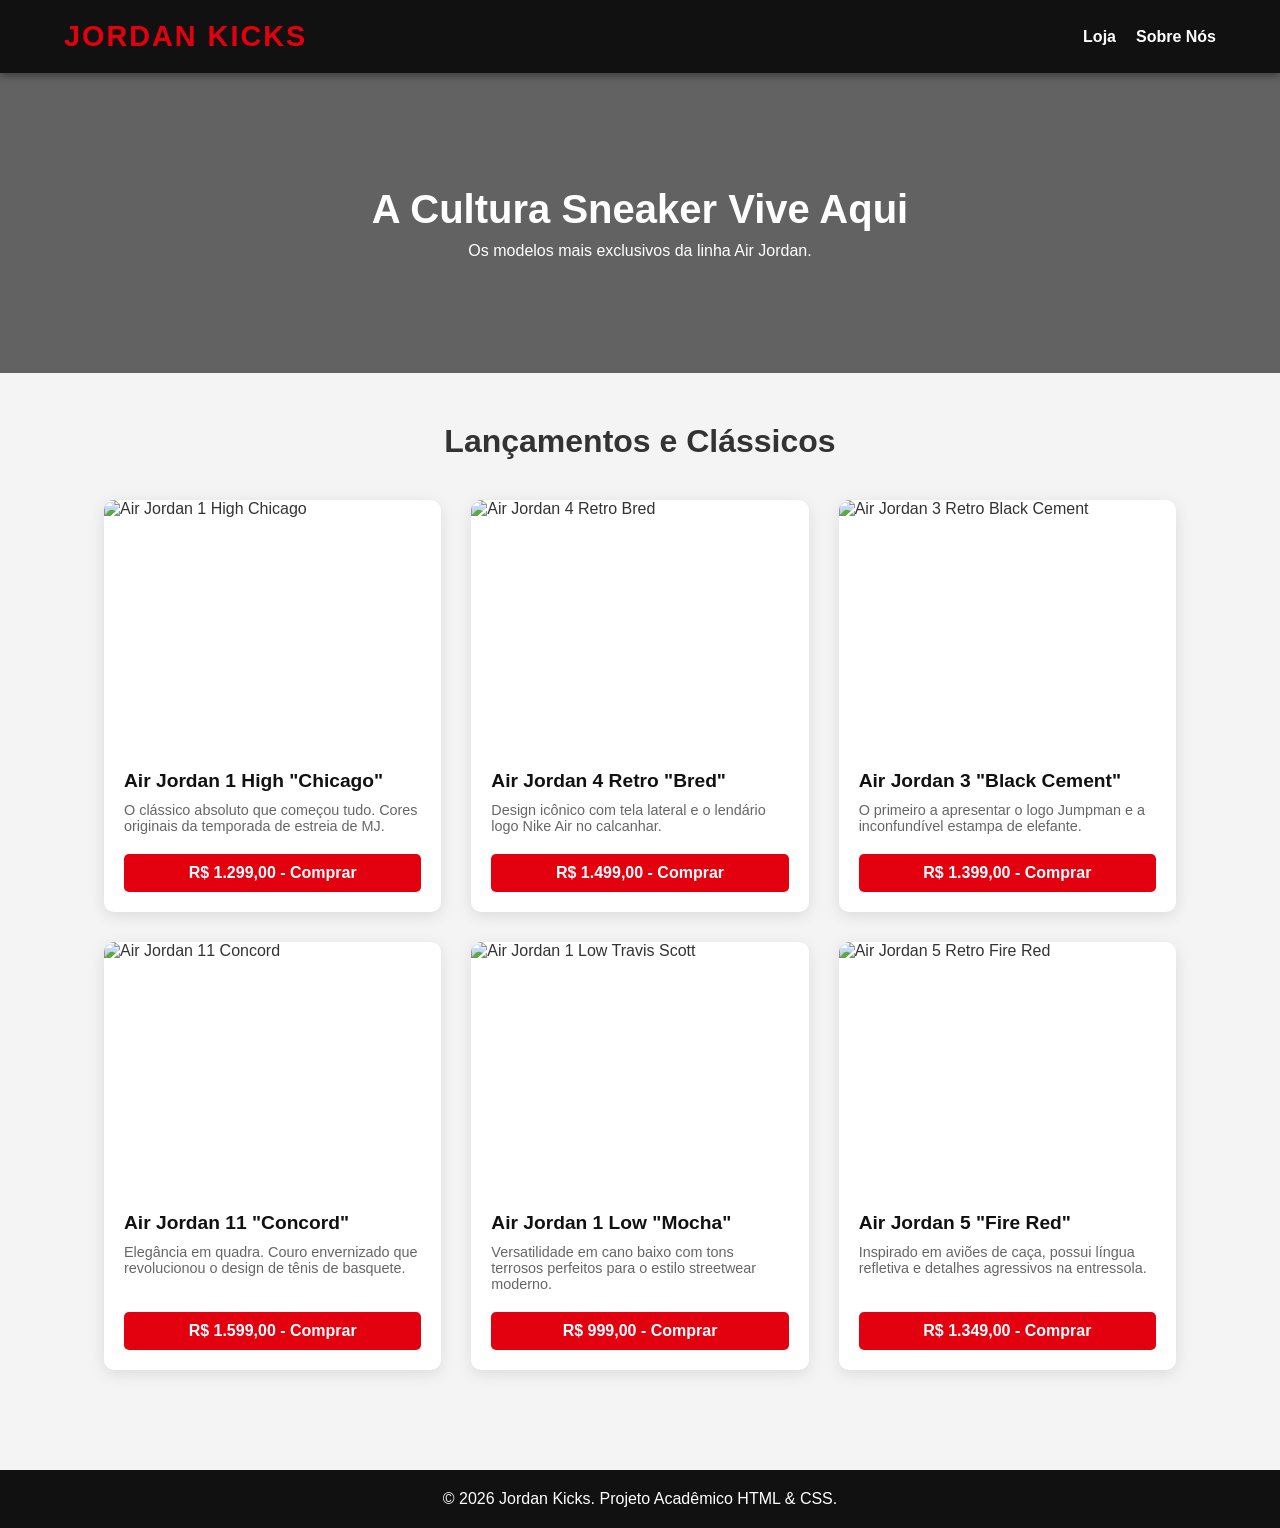
==== index.html @ bf5e5048 "Add files via upload" ====
<!DOCTYPE html>
<html lang="pt-BR">
<head>
    <!-- 
    ========================================================
    Nomes dos Alunos: 
    1. [NOME COMPLETO DO ALUNO 1 AQUI]
    2. [NOME COMPLETO DO ALUNO 2 AQUI]
    ========================================================
    -->
    <meta charset="UTF-8">
    <meta name="viewport" content="width=device-width, initial-scale=1.0">
    <title>Jordan Kicks - Loja de Sneakers</title>
    <style>
        /* ================= 4. ESTILIZAÇÃO E CORES ================= */
        :root {
            --cor-fundo: #f4f4f4;
            --cor-texto: #333;
            --cor-destaque: #e3000f; /* Vermelho clássico Jordan */
            --cor-branco: #ffffff;
            --cor-preto: #111111;
        }

        * {
            margin: 0;
            padding: 0;
            box-sizing: border-box;
            font-family: 'Helvetica Neue', Arial, sans-serif;
        }

        body {
            background-color: var(--cor-fundo);
            color: var(--cor-texto);
        }

        /* ================= 2. LAYOUT: POSITION E FLEXBOX ================= */
        /* Header com Position Sticky e Flexbox */
        header {
            background-color: var(--cor-preto);
            color: var(--cor-branco);
            padding: 20px 5%;
            position: sticky; /* Uso do position */
            top: 0;
            z-index: 100;
            display: flex; /* Uso do flexbox */
            justify-content: space-between;
            align-items: center;
            box-shadow: 0 4px 6px rgba(0,0,0,0.3);
        }

        header h1 {
            color: var(--cor-destaque);
            font-size: 1.8rem;
            text-transform: uppercase;
            letter-spacing: 2px;
        }

        nav ul {
            list-style: none;
            display: flex;
            gap: 20px;
        }

        nav a {
            color: var(--cor-branco);
            text-decoration: none;
            font-weight: bold;
            transition: color 0.3s ease;
        }

        nav a:hover {
            color: var(--cor-destaque);
        }

        /* ================= 5. ANIMAÇÃO ================= */
        @keyframes fadeInDown {
            from {
                opacity: 0;
                transform: translateY(-30px);
            }
            to {
                opacity: 1;
                transform: translateY(0);
            }
        }

        .hero {
            background: linear-gradient(rgba(0,0,0,0.6), rgba(0,0,0,0.6)), url('https://images.unsplash.com/photo-1515955656352-a1fa3ffcd111?ixlib=rb-4.0.3&auto=format&fit=crop&w=1920&q=80') center/cover;
            height: 300px;
            display: flex;
            flex-direction: column;
            justify-content: center;
            align-items: center;
            text-align: center;
            color: var(--cor-branco);
            animation: fadeInDown 1s ease-out; /* Aplicação da Animação */
        }

        .hero h2 {
            font-size: 2.5rem;
            margin-bottom: 10px;
        }

        /* ================= 2. LAYOUT: GRID (Min 2 linhas, 3 colunas) ================= */
        .container-produtos {
            padding: 50px 5%;
            max-width: 1200px;
            margin: 0 auto;
        }

        .container-produtos h2 {
            text-align: center;
            margin-bottom: 40px;
            font-size: 2rem;
        }

        .grid-produtos {
            display: grid; /* Uso do Grid */
            grid-template-columns: repeat(3, 1fr); /* 3 colunas */
            gap: 30px; /* Espaçamento adequado */
        }

        /* ================= 3. CONTEÚDO: CARDS ================= */
        .card {
            background-color: var(--cor-branco);
            border-radius: 10px;
            overflow: hidden;
            box-shadow: 0 4px 15px rgba(0,0,0,0.1);
            transition: transform 0.3s ease, box-shadow 0.3s ease;
            display: flex;
            flex-direction: column;
        }

        .card:hover {
            transform: scale(1.05); /* Animação de hover */
            box-shadow: 0 10px 25px rgba(0,0,0,0.2);
        }

        .card img {
            width: 100%;
            height: 250px;
            object-fit: cover; /* Alinhamento de imagem */
        }

        .card-conteudo {
            padding: 20px;
            display: flex;
            flex-direction: column;
            flex-grow: 1;
        }

        .card-conteudo h3 {
            font-size: 1.2rem;
            margin-bottom: 10px;
            color: var(--cor-preto);
        }

        .card-conteudo p {
            font-size: 0.9rem;
            color: #666;
            margin-bottom: 20px;
            flex-grow: 1;
        }

        .btn-comprar {
            background-color: var(--cor-destaque);
            color: var(--cor-branco);
            text-align: center;
            padding: 10px;
            text-decoration: none;
            font-weight: bold;
            border-radius: 5px;
            transition: background 0.3s ease;
        }

        .btn-comprar:hover {
            background-color: #b3000b;
        }

        footer {
            background-color: var(--cor-preto);
            color: var(--cor-branco);
            text-align: center;
            padding: 20px;
            margin-top: 50px;
        }

        /* ================= 5. RESPONSIVIDADE (3 Telas) ================= */
        /* Tela 1: Desktop (Padrão, já definido acima com 3 colunas) */

        /* Tela 2: Tablet */
        @media (max-width: 992px) {
            .grid-produtos {
                grid-template-columns: repeat(2, 1fr); /* 2 colunas no tablet */
            }
            header {
                flex-direction: column;
                gap: 15px;
            }
        }

        /* Tela 3: Celular (Mobile) */
        @media (max-width: 576px) {
            .grid-produtos {
                grid-template-columns: 1fr; /* 1 coluna no celular */
            }
            .hero h2 {
                font-size: 1.8rem;
            }
        }
    </style>
</head>
<body>

    <!-- 1. ESTRUTURA SEMÂNTICA -->
    <header>
        <h1>Jordan Kicks</h1>
        <nav>
            <ul>
                <li><a href="index.html">Loja</a></li>
                <li><a href="sobre.html">Sobre Nós</a></li>
            </ul>
        </nav>
    </header>

    <main>
        <section class="hero">
            <h2>A Cultura Sneaker Vive Aqui</h2>
            <p>Os modelos mais exclusivos da linha Air Jordan.</p>
        </section>

        <section class="container-produtos">
            <h2>Lançamentos e Clássicos</h2>
            
            <div class="grid-produtos">
                <!-- Card 1 -->
                <article class="card">
                    <img src="https://images.unsplash.com/photo-1597045566677-8cf039d7f6a4?ixlib=rb-4.0.3&auto=format&fit=crop&w=500&q=60" alt="Air Jordan 1 High Chicago">
                    <div class="card-conteudo">
                        <h3>Air Jordan 1 High "Chicago"</h3>
                        <p>O clássico absoluto que começou tudo. Cores originais da temporada de estreia de MJ.</p>
                        <a href="#" class="btn-comprar">R$ 1.299,00 - Comprar</a>
                    </div>
                </article>

                <!-- Card 2 -->
                <article class="card">
                    <img src="https://images.unsplash.com/photo-1608231387042-66d1773070a5?ixlib=rb-4.0.3&auto=format&fit=crop&w=500&q=60" alt="Air Jordan 4 Retro Bred">
                    <div class="card-conteudo">
                        <h3>Air Jordan 4 Retro "Bred"</h3>
                        <p>Design icônico com tela lateral e o lendário logo Nike Air no calcanhar.</p>
                        <a href="#" class="btn-comprar">R$ 1.499,00 - Comprar</a>
                    </div>
                </article>

                <!-- Card 3 -->
                <article class="card">
                    <img src="https://images.unsplash.com/photo-1574878649830-745a16d01bd0?ixlib=rb-4.0.3&auto=format&fit=crop&w=500&q=60" alt="Air Jordan 3 Retro Black Cement">
                    <div class="card-conteudo">
                        <h3>Air Jordan 3 "Black Cement"</h3>
                        <p>O primeiro a apresentar o logo Jumpman e a inconfundível estampa de elefante.</p>
                        <a href="#" class="btn-comprar">R$ 1.399,00 - Comprar</a>
                    </div>
                </article>

                <!-- Card 4 -->
                <article class="card">
                    <img src="https://images.unsplash.com/photo-1552346154-21d32810baa3?ixlib=rb-4.0.3&auto=format&fit=crop&w=500&q=60" alt="Air Jordan 11 Concord">
                    <div class="card-conteudo">
                        <h3>Air Jordan 11 "Concord"</h3>
                        <p>Elegância em quadra. Couro envernizado que revolucionou o design de tênis de basquete.</p>
                        <a href="#" class="btn-comprar">R$ 1.599,00 - Comprar</a>
                    </div>
                </article>

                <!-- Card 5 -->
                <article class="card">
                    <img src="https://images.unsplash.com/photo-1521774971864-62e842046145?ixlib=rb-4.0.3&auto=format&fit=crop&w=500&q=60" alt="Air Jordan 1 Low Travis Scott">
                    <div class="card-conteudo">
                        <h3>Air Jordan 1 Low "Mocha"</h3>
                        <p>Versatilidade em cano baixo com tons terrosos perfeitos para o estilo streetwear moderno.</p>
                        <a href="#" class="btn-comprar">R$ 999,00 - Comprar</a>
                    </div>
                </article>

                <!-- Card 6 -->
                <article class="card">
                    <img src="https://images.unsplash.com/photo-1603787081151-cbebeef20092?ixlib=rb-4.0.3&auto=format&fit=crop&w=500&q=60" alt="Air Jordan 5 Retro Fire Red">
                    <div class="card-conteudo">
                        <h3>Air Jordan 5 "Fire Red"</h3>
                        <p>Inspirado em aviões de caça, possui língua refletiva e detalhes agressivos na entressola.</p>
                        <a href="#" class="btn-comprar">R$ 1.349,00 - Comprar</a>
                    </div>
                </article>
            </div>
        </section>
    </main>

    <footer>
        <p>&copy; 2026 Jordan Kicks. Projeto Acadêmico HTML & CSS.</p>
    </footer>

</body>
</html>
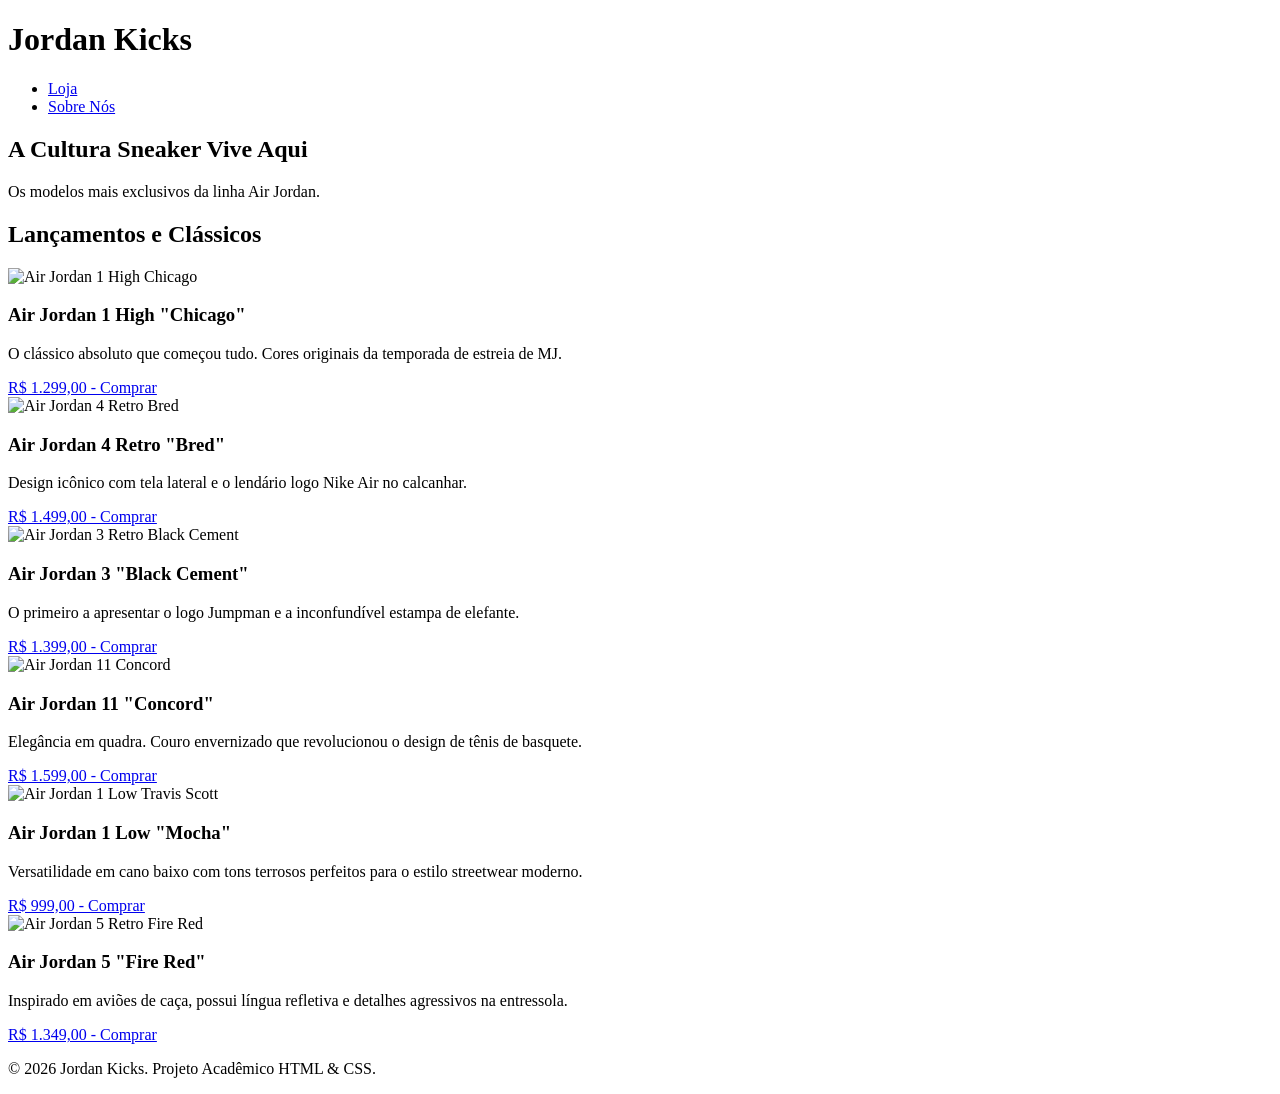
==== commit b9805362: "alteração teste" ====
--- a/index.html
+++ b/index.html
@@ -1,218 +1,11 @@
 <!DOCTYPE html>
 <html lang="pt-BR">
 <head>
-    <!-- 
-    ========================================================
-    Nomes dos Alunos: 
-    1. [NOME COMPLETO DO ALUNO 1 AQUI]
-    2. [NOME COMPLETO DO ALUNO 2 AQUI]
-    ========================================================
-    -->
     <meta charset="UTF-8">
     <meta name="viewport" content="width=device-width, initial-scale=1.0">
     <title>Jordan Kicks - Loja de Sneakers</title>
-    <style>
-        /* ================= 4. ESTILIZAÇÃO E CORES ================= */
-        :root {
-            --cor-fundo: #f4f4f4;
-            --cor-texto: #333;
-            --cor-destaque: #e3000f; /* Vermelho clássico Jordan */
-            --cor-branco: #ffffff;
-            --cor-preto: #111111;
-        }
-
-        * {
-            margin: 0;
-            padding: 0;
-            box-sizing: border-box;
-            font-family: 'Helvetica Neue', Arial, sans-serif;
-        }
-
-        body {
-            background-color: var(--cor-fundo);
-            color: var(--cor-texto);
-        }
-
-        /* ================= 2. LAYOUT: POSITION E FLEXBOX ================= */
-        /* Header com Position Sticky e Flexbox */
-        header {
-            background-color: var(--cor-preto);
-            color: var(--cor-branco);
-            padding: 20px 5%;
-            position: sticky; /* Uso do position */
-            top: 0;
-            z-index: 100;
-            display: flex; /* Uso do flexbox */
-            justify-content: space-between;
-            align-items: center;
-            box-shadow: 0 4px 6px rgba(0,0,0,0.3);
-        }
-
-        header h1 {
-            color: var(--cor-destaque);
-            font-size: 1.8rem;
-            text-transform: uppercase;
-            letter-spacing: 2px;
-        }
-
-        nav ul {
-            list-style: none;
-            display: flex;
-            gap: 20px;
-        }
-
-        nav a {
-            color: var(--cor-branco);
-            text-decoration: none;
-            font-weight: bold;
-            transition: color 0.3s ease;
-        }
-
-        nav a:hover {
-            color: var(--cor-destaque);
-        }
-
-        /* ================= 5. ANIMAÇÃO ================= */
-        @keyframes fadeInDown {
-            from {
-                opacity: 0;
-                transform: translateY(-30px);
-            }
-            to {
-                opacity: 1;
-                transform: translateY(0);
-            }
-        }
-
-        .hero {
-            background: linear-gradient(rgba(0,0,0,0.6), rgba(0,0,0,0.6)), url('https://images.unsplash.com/photo-1515955656352-a1fa3ffcd111?ixlib=rb-4.0.3&auto=format&fit=crop&w=1920&q=80') center/cover;
-            height: 300px;
-            display: flex;
-            flex-direction: column;
-            justify-content: center;
-            align-items: center;
-            text-align: center;
-            color: var(--cor-branco);
-            animation: fadeInDown 1s ease-out; /* Aplicação da Animação */
-        }
-
-        .hero h2 {
-            font-size: 2.5rem;
-            margin-bottom: 10px;
-        }
-
-        /* ================= 2. LAYOUT: GRID (Min 2 linhas, 3 colunas) ================= */
-        .container-produtos {
-            padding: 50px 5%;
-            max-width: 1200px;
-            margin: 0 auto;
-        }
-
-        .container-produtos h2 {
-            text-align: center;
-            margin-bottom: 40px;
-            font-size: 2rem;
-        }
-
-        .grid-produtos {
-            display: grid; /* Uso do Grid */
-            grid-template-columns: repeat(3, 1fr); /* 3 colunas */
-            gap: 30px; /* Espaçamento adequado */
-        }
-
-        /* ================= 3. CONTEÚDO: CARDS ================= */
-        .card {
-            background-color: var(--cor-branco);
-            border-radius: 10px;
-            overflow: hidden;
-            box-shadow: 0 4px 15px rgba(0,0,0,0.1);
-            transition: transform 0.3s ease, box-shadow 0.3s ease;
-            display: flex;
-            flex-direction: column;
-        }
-
-        .card:hover {
-            transform: scale(1.05); /* Animação de hover */
-            box-shadow: 0 10px 25px rgba(0,0,0,0.2);
-        }
-
-        .card img {
-            width: 100%;
-            height: 250px;
-            object-fit: cover; /* Alinhamento de imagem */
-        }
-
-        .card-conteudo {
-            padding: 20px;
-            display: flex;
-            flex-direction: column;
-            flex-grow: 1;
-        }
-
-        .card-conteudo h3 {
-            font-size: 1.2rem;
-            margin-bottom: 10px;
-            color: var(--cor-preto);
-        }
-
-        .card-conteudo p {
-            font-size: 0.9rem;
-            color: #666;
-            margin-bottom: 20px;
-            flex-grow: 1;
-        }
-
-        .btn-comprar {
-            background-color: var(--cor-destaque);
-            color: var(--cor-branco);
-            text-align: center;
-            padding: 10px;
-            text-decoration: none;
-            font-weight: bold;
-            border-radius: 5px;
-            transition: background 0.3s ease;
-        }
-
-        .btn-comprar:hover {
-            background-color: #b3000b;
-        }
-
-        footer {
-            background-color: var(--cor-preto);
-            color: var(--cor-branco);
-            text-align: center;
-            padding: 20px;
-            margin-top: 50px;
-        }
-
-        /* ================= 5. RESPONSIVIDADE (3 Telas) ================= */
-        /* Tela 1: Desktop (Padrão, já definido acima com 3 colunas) */
-
-        /* Tela 2: Tablet */
-        @media (max-width: 992px) {
-            .grid-produtos {
-                grid-template-columns: repeat(2, 1fr); /* 2 colunas no tablet */
-            }
-            header {
-                flex-direction: column;
-                gap: 15px;
-            }
-        }
-
-        /* Tela 3: Celular (Mobile) */
-        @media (max-width: 576px) {
-            .grid-produtos {
-                grid-template-columns: 1fr; /* 1 coluna no celular */
-            }
-            .hero h2 {
-                font-size: 1.8rem;
-            }
-        }
-    </style>
 </head>
 <body>
-
-    <!-- 1. ESTRUTURA SEMÂNTICA -->
     <header>
         <h1>Jordan Kicks</h1>
         <nav>
@@ -233,7 +26,6 @@
             <h2>Lançamentos e Clássicos</h2>
             
             <div class="grid-produtos">
-                <!-- Card 1 -->
                 <article class="card">
                     <img src="https://images.unsplash.com/photo-1597045566677-8cf039d7f6a4?ixlib=rb-4.0.3&auto=format&fit=crop&w=500&q=60" alt="Air Jordan 1 High Chicago">
                     <div class="card-conteudo">
@@ -243,7 +35,6 @@
                     </div>
                 </article>
 
-                <!-- Card 2 -->
                 <article class="card">
                     <img src="https://images.unsplash.com/photo-1608231387042-66d1773070a5?ixlib=rb-4.0.3&auto=format&fit=crop&w=500&q=60" alt="Air Jordan 4 Retro Bred">
                     <div class="card-conteudo">
@@ -253,7 +44,6 @@
                     </div>
                 </article>
 
-                <!-- Card 3 -->
                 <article class="card">
                     <img src="https://images.unsplash.com/photo-1574878649830-745a16d01bd0?ixlib=rb-4.0.3&auto=format&fit=crop&w=500&q=60" alt="Air Jordan 3 Retro Black Cement">
                     <div class="card-conteudo">
@@ -263,7 +53,6 @@
                     </div>
                 </article>
 
-                <!-- Card 4 -->
                 <article class="card">
                     <img src="https://images.unsplash.com/photo-1552346154-21d32810baa3?ixlib=rb-4.0.3&auto=format&fit=crop&w=500&q=60" alt="Air Jordan 11 Concord">
                     <div class="card-conteudo">
@@ -273,7 +62,6 @@
                     </div>
                 </article>
 
-                <!-- Card 5 -->
                 <article class="card">
                     <img src="https://images.unsplash.com/photo-1521774971864-62e842046145?ixlib=rb-4.0.3&auto=format&fit=crop&w=500&q=60" alt="Air Jordan 1 Low Travis Scott">
                     <div class="card-conteudo">
@@ -283,7 +71,6 @@
                     </div>
                 </article>
 
-                <!-- Card 6 -->
                 <article class="card">
                     <img src="https://images.unsplash.com/photo-1603787081151-cbebeef20092?ixlib=rb-4.0.3&auto=format&fit=crop&w=500&q=60" alt="Air Jordan 5 Retro Fire Red">
                     <div class="card-conteudo">
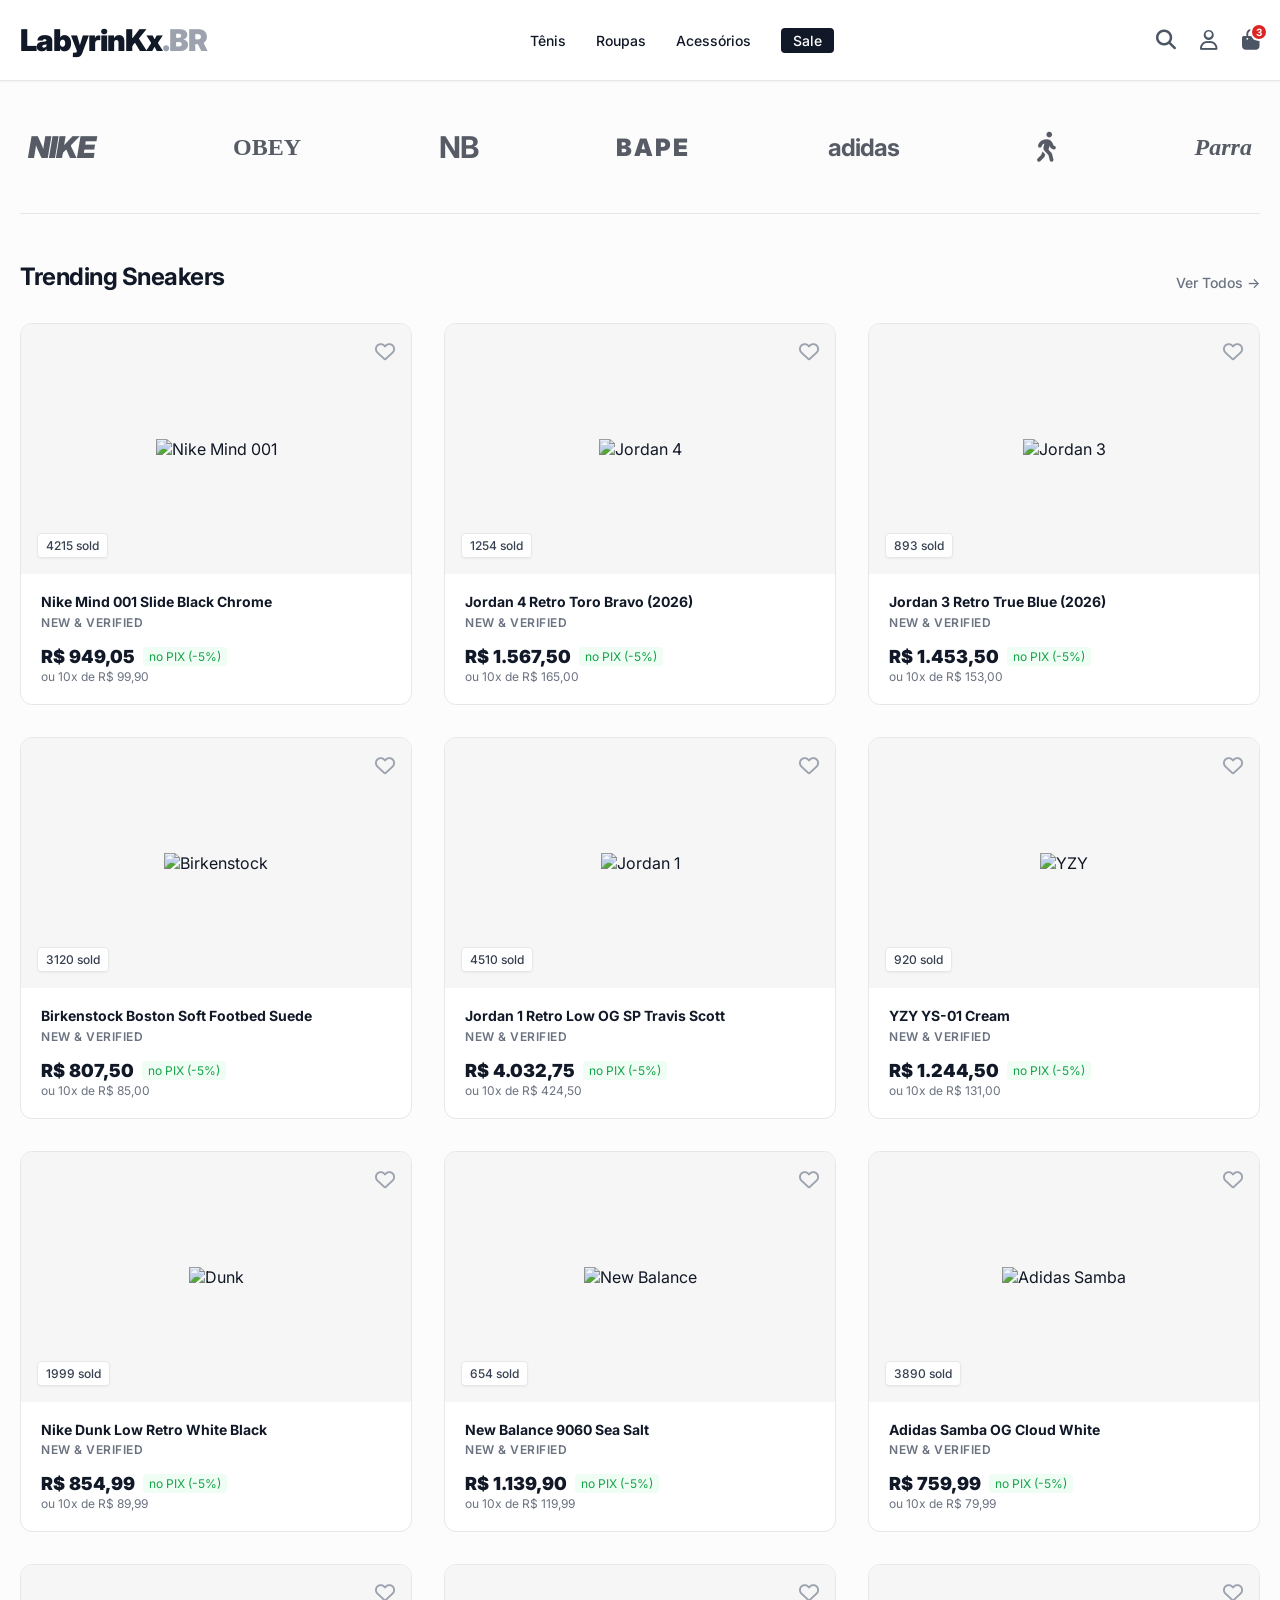
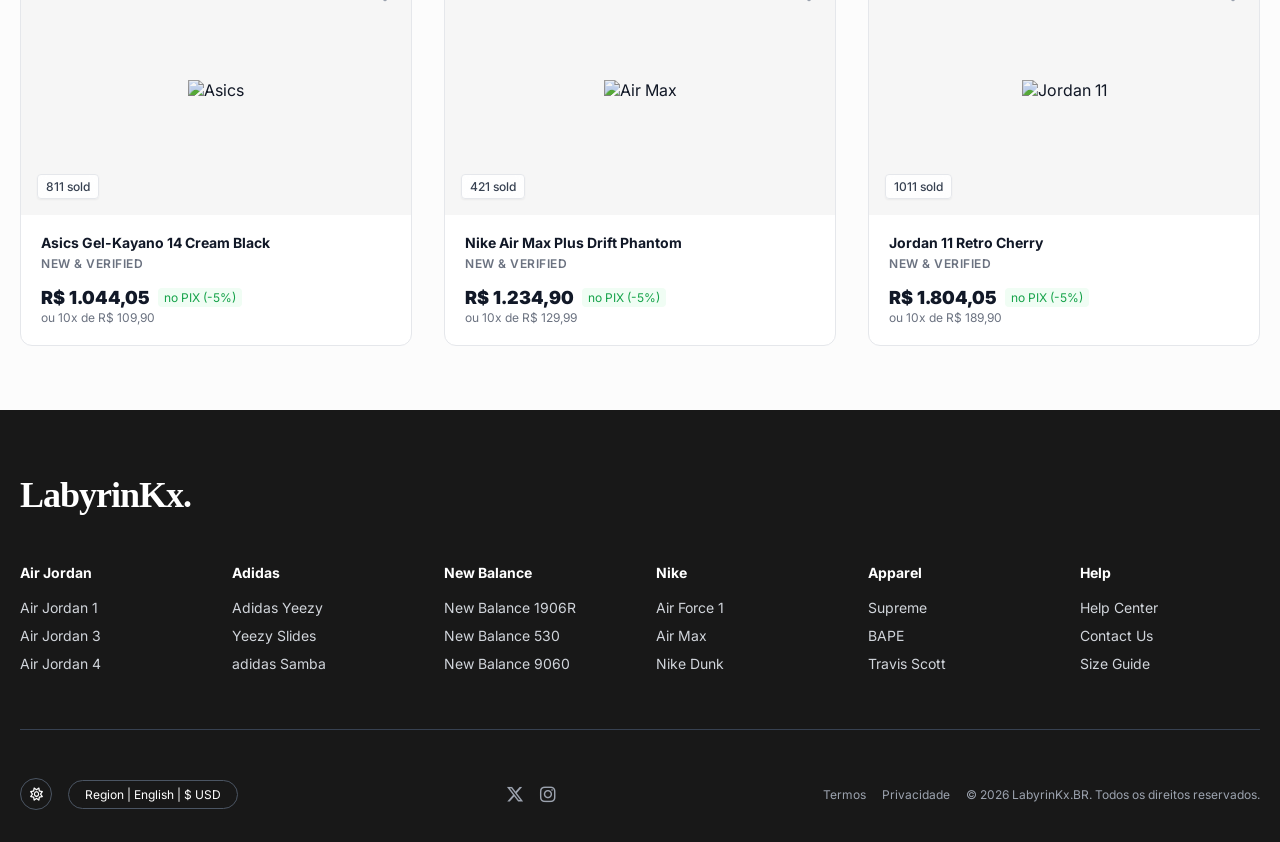
==== commit 4911a934: "Separação e contrução de página" ====
--- a/index.html
+++ b/index.html
@@ -1,91 +1,284 @@
 <!DOCTYPE html>
-<html lang="pt-BR">
+<html lang="pt-PT">
+
 <head>
     <meta charset="UTF-8">
     <meta name="viewport" content="width=device-width, initial-scale=1.0">
-    <title>Jordan Kicks - Loja de Sneakers</title>
+    <title>LabyrinKx.BR - Loja de Sneakers</title>
+    <link href="https://fonts.googleapis.com/css2?family=Inter:wght@300;400;500;600;700;800&display=swap"
+        rel="stylesheet">
+    <link rel="stylesheet" href="https://cdnjs.cloudflare.com/ajax/libs/font-awesome/6.4.0/css/all.min.css">
+    <link rel="stylesheet" href="css/style.css">
 </head>
+
 <body>
-    <header>
-        <h1>Jordan Kicks</h1>
-        <nav>
-            <ul>
-                <li><a href="index.html">Loja</a></li>
-                <li><a href="sobre.html">Sobre Nós</a></li>
-            </ul>
-        </nav>
+
+    <header class="header">
+        <div class="container header-content">
+            <div class="logo">LabyrinKx<span>.BR</span></div>
+
+            <nav class="desktop-nav">
+                <a href="#">Tênis</a>
+                <a href="#">Roupas</a>
+                <a href="#">Acessórios</a>
+                <a href="#" class="nav-sale">Sale</a>
+            </nav>
+
+            <div class="header-icons">
+                <button class="icon-btn"><i class="fa-solid fa-magnifying-glass"></i></button>
+                <button class="icon-btn"><i class="fa-regular fa-user"></i></button>
+                <a href="index2.html" class="cart-btn">
+                    <i class="fa-solid fa-bag-shopping"></i>
+                    <span class="cart-badge">3</span>
+                </a>
+            </div>
+        </div>
     </header>
 
-    <main>
-        <section class="hero">
-            <h2>A Cultura Sneaker Vive Aqui</h2>
-            <p>Os modelos mais exclusivos da linha Air Jordan.</p>
+    <main class="container main-content">
+        <section class="brands-section">
+            <div class="brands-row">
+                <a href="#" class="brand-nike">NIKE</a>
+                <a href="#" class="brand-obey">Obey</a>
+                <a href="#" class="brand-nb">NB</a>
+                <a href="#" class="brand-bape">BAPE</a>
+                <a href="#" class="brand-adidas">adidas</a>
+                <a href="#" class="brand-icon"><i class="fa-solid fa-person-walking"></i></a>
+                <a href="#" class="brand-parra">Parra</a>
+            </div>
         </section>
 
-        <section class="container-produtos">
-            <h2>Lançamentos e Clássicos</h2>
-            
-            <div class="grid-produtos">
-                <article class="card">
-                    <img src="https://images.unsplash.com/photo-1597045566677-8cf039d7f6a4?ixlib=rb-4.0.3&auto=format&fit=crop&w=500&q=60" alt="Air Jordan 1 High Chicago">
-                    <div class="card-conteudo">
-                        <h3>Air Jordan 1 High "Chicago"</h3>
-                        <p>O clássico absoluto que começou tudo. Cores originais da temporada de estreia de MJ.</p>
-                        <a href="#" class="btn-comprar">R$ 1.299,00 - Comprar</a>
-                    </div>
-                </article>
-
-                <article class="card">
-                    <img src="https://images.unsplash.com/photo-1608231387042-66d1773070a5?ixlib=rb-4.0.3&auto=format&fit=crop&w=500&q=60" alt="Air Jordan 4 Retro Bred">
-                    <div class="card-conteudo">
-                        <h3>Air Jordan 4 Retro "Bred"</h3>
-                        <p>Design icônico com tela lateral e o lendário logo Nike Air no calcanhar.</p>
-                        <a href="#" class="btn-comprar">R$ 1.499,00 - Comprar</a>
-                    </div>
-                </article>
-
-                <article class="card">
-                    <img src="https://images.unsplash.com/photo-1574878649830-745a16d01bd0?ixlib=rb-4.0.3&auto=format&fit=crop&w=500&q=60" alt="Air Jordan 3 Retro Black Cement">
-                    <div class="card-conteudo">
-                        <h3>Air Jordan 3 "Black Cement"</h3>
-                        <p>O primeiro a apresentar o logo Jumpman e a inconfundível estampa de elefante.</p>
-                        <a href="#" class="btn-comprar">R$ 1.399,00 - Comprar</a>
-                    </div>
-                </article>
-
-                <article class="card">
-                    <img src="https://images.unsplash.com/photo-1552346154-21d32810baa3?ixlib=rb-4.0.3&auto=format&fit=crop&w=500&q=60" alt="Air Jordan 11 Concord">
-                    <div class="card-conteudo">
-                        <h3>Air Jordan 11 "Concord"</h3>
-                        <p>Elegância em quadra. Couro envernizado que revolucionou o design de tênis de basquete.</p>
-                        <a href="#" class="btn-comprar">R$ 1.599,00 - Comprar</a>
-                    </div>
-                </article>
-
-                <article class="card">
-                    <img src="https://images.unsplash.com/photo-1521774971864-62e842046145?ixlib=rb-4.0.3&auto=format&fit=crop&w=500&q=60" alt="Air Jordan 1 Low Travis Scott">
-                    <div class="card-conteudo">
-                        <h3>Air Jordan 1 Low "Mocha"</h3>
-                        <p>Versatilidade em cano baixo com tons terrosos perfeitos para o estilo streetwear moderno.</p>
-                        <a href="#" class="btn-comprar">R$ 999,00 - Comprar</a>
-                    </div>
-                </article>
-
-                <article class="card">
-                    <img src="https://images.unsplash.com/photo-1603787081151-cbebeef20092?ixlib=rb-4.0.3&auto=format&fit=crop&w=500&q=60" alt="Air Jordan 5 Retro Fire Red">
-                    <div class="card-conteudo">
-                        <h3>Air Jordan 5 "Fire Red"</h3>
-                        <p>Inspirado em aviões de caça, possui língua refletiva e detalhes agressivos na entressola.</p>
-                        <a href="#" class="btn-comprar">R$ 1.349,00 - Comprar</a>
-                    </div>
-                </article>
+        <div class="section-title">
+            <h2>Trending Sneakers</h2>
+            <a href="#" class="view-all">Ver Todos →</a>
+        </div>
+
+        <section class="products-grid">
+
+            <div class="product-card">
+                <div class="product-image">
+                    <button class="heart-btn"><i class="fa-regular fa-heart"></i></button>
+                    <img src="https://placehold.co/400x300/f6f6f6/333?text=Sneaker+1" alt="Nike Mind 001">
+                    <span class="sold-badge">4215 sold</span>
+                </div>
+                <div class="product-info">
+                    <h3>Nike Mind 001 Slide Black Chrome</h3>
+                    <p class="status">New & Verified</p>
+                    <div class="pricing">
+                        <span class="price-pix">R$ 949,05 <span class="tag-pix">no PIX (-5%)</span></span>
+                        <span class="price-installments">ou 10x de R$ 99,90</span>
+                    </div>
+                </div>
+            </div>
+
+            <div class="product-card">
+                <div class="product-image">
+                    <button class="heart-btn"><i class="fa-regular fa-heart"></i></button>
+                    <img src="https://placehold.co/400x300/f6f6f6/333?text=Sneaker+2" alt="Jordan 4">
+                    <span class="sold-badge">1254 sold</span>
+                </div>
+                <div class="product-info">
+                    <h3>Jordan 4 Retro Toro Bravo (2026)</h3>
+                    <p class="status">New & Verified</p>
+                    <div class="pricing">
+                        <span class="price-pix">R$ 1.567,50 <span class="tag-pix">no PIX (-5%)</span></span>
+                        <span class="price-installments">ou 10x de R$ 165,00</span>
+                    </div>
+                </div>
+            </div>
+
+            <div class="product-card">
+                <div class="product-image">
+                    <button class="heart-btn"><i class="fa-regular fa-heart"></i></button>
+                    <img src="https://placehold.co/400x300/f6f6f6/333?text=Sneaker+3" alt="Jordan 3">
+                    <span class="sold-badge">893 sold</span>
+                </div>
+                <div class="product-info">
+                    <h3>Jordan 3 Retro True Blue (2026)</h3>
+                    <p class="status">New & Verified</p>
+                    <div class="pricing">
+                        <span class="price-pix">R$ 1.453,50 <span class="tag-pix">no PIX (-5%)</span></span>
+                        <span class="price-installments">ou 10x de R$ 153,00</span>
+                    </div>
+                </div>
+            </div>
+
+            <div class="product-card">
+                <div class="product-image"><button class="heart-btn"><i class="fa-regular fa-heart"></i></button><img
+                        src="https://placehold.co/400x300/f6f6f6/333?text=Sneaker+4" alt="Birkenstock"><span
+                        class="sold-badge">3120 sold</span></div>
+                <div class="product-info">
+                    <h3>Birkenstock Boston Soft Footbed Suede</h3>
+                    <p class="status">New & Verified</p>
+                    <div class="pricing"><span class="price-pix">R$ 807,50 <span class="tag-pix">no PIX
+                                (-5%)</span></span><span class="price-installments">ou 10x de R$ 85,00</span></div>
+                </div>
+            </div>
+            <div class="product-card">
+                <div class="product-image"><button class="heart-btn"><i class="fa-regular fa-heart"></i></button><img
+                        src="https://placehold.co/400x300/f6f6f6/333?text=Sneaker+5" alt="Jordan 1"><span
+                        class="sold-badge">4510 sold</span></div>
+                <div class="product-info">
+                    <h3>Jordan 1 Retro Low OG SP Travis Scott</h3>
+                    <p class="status">New & Verified</p>
+                    <div class="pricing"><span class="price-pix">R$ 4.032,75 <span class="tag-pix">no PIX
+                                (-5%)</span></span><span class="price-installments">ou 10x de R$ 424,50</span></div>
+                </div>
+            </div>
+            <div class="product-card">
+                <div class="product-image"><button class="heart-btn"><i class="fa-regular fa-heart"></i></button><img
+                        src="https://placehold.co/400x300/f6f6f6/333?text=Sneaker+6" alt="YZY"><span
+                        class="sold-badge">920 sold</span></div>
+                <div class="product-info">
+                    <h3>YZY YS-01 Cream</h3>
+                    <p class="status">New & Verified</p>
+                    <div class="pricing"><span class="price-pix">R$ 1.244,50 <span class="tag-pix">no PIX
+                                (-5%)</span></span><span class="price-installments">ou 10x de R$ 131,00</span></div>
+                </div>
+            </div>
+            <div class="product-card">
+                <div class="product-image"><button class="heart-btn"><i class="fa-regular fa-heart"></i></button><img
+                        src="https://placehold.co/400x300/f6f6f6/333?text=Sneaker+7" alt="Dunk"><span
+                        class="sold-badge">1999 sold</span></div>
+                <div class="product-info">
+                    <h3>Nike Dunk Low Retro White Black</h3>
+                    <p class="status">New & Verified</p>
+                    <div class="pricing"><span class="price-pix">R$ 854,99 <span class="tag-pix">no PIX
+                                (-5%)</span></span><span class="price-installments">ou 10x de R$ 89,99</span></div>
+                </div>
+            </div>
+            <div class="product-card">
+                <div class="product-image"><button class="heart-btn"><i class="fa-regular fa-heart"></i></button><img
+                        src="https://placehold.co/400x300/f6f6f6/333?text=Sneaker+8" alt="New Balance"><span
+                        class="sold-badge">654 sold</span></div>
+                <div class="product-info">
+                    <h3>New Balance 9060 Sea Salt</h3>
+                    <p class="status">New & Verified</p>
+                    <div class="pricing"><span class="price-pix">R$ 1.139,90 <span class="tag-pix">no PIX
+                                (-5%)</span></span><span class="price-installments">ou 10x de R$ 119,99</span></div>
+                </div>
+            </div>
+            <div class="product-card">
+                <div class="product-image"><button class="heart-btn"><i class="fa-regular fa-heart"></i></button><img
+                        src="https://placehold.co/400x300/f6f6f6/333?text=Sneaker+9" alt="Adidas Samba"><span
+                        class="sold-badge">3890 sold</span></div>
+                <div class="product-info">
+                    <h3>Adidas Samba OG Cloud White</h3>
+                    <p class="status">New & Verified</p>
+                    <div class="pricing"><span class="price-pix">R$ 759,99 <span class="tag-pix">no PIX
+                                (-5%)</span></span><span class="price-installments">ou 10x de R$ 79,99</span></div>
+                </div>
+            </div>
+            <div class="product-card">
+                <div class="product-image"><button class="heart-btn"><i class="fa-regular fa-heart"></i></button><img
+                        src="https://placehold.co/400x300/f6f6f6/333?text=Sneaker+10" alt="Asics"><span
+                        class="sold-badge">811 sold</span></div>
+                <div class="product-info">
+                    <h3>Asics Gel-Kayano 14 Cream Black</h3>
+                    <p class="status">New & Verified</p>
+                    <div class="pricing"><span class="price-pix">R$ 1.044,05 <span class="tag-pix">no PIX
+                                (-5%)</span></span><span class="price-installments">ou 10x de R$ 109,90</span></div>
+                </div>
+            </div>
+            <div class="product-card">
+                <div class="product-image"><button class="heart-btn"><i class="fa-regular fa-heart"></i></button><img
+                        src="https://placehold.co/400x300/f6f6f6/333?text=Sneaker+11" alt="Air Max"><span
+                        class="sold-badge">421 sold</span></div>
+                <div class="product-info">
+                    <h3>Nike Air Max Plus Drift Phantom</h3>
+                    <p class="status">New & Verified</p>
+                    <div class="pricing"><span class="price-pix">R$ 1.234,90 <span class="tag-pix">no PIX
+                                (-5%)</span></span><span class="price-installments">ou 10x de R$ 129,99</span></div>
+                </div>
+            </div>
+            <div class="product-card">
+                <div class="product-image"><button class="heart-btn"><i class="fa-regular fa-heart"></i></button><img
+                        src="https://placehold.co/400x300/f6f6f6/333?text=Sneaker+12" alt="Jordan 11"><span
+                        class="sold-badge">1011 sold</span></div>
+                <div class="product-info">
+                    <h3>Jordan 11 Retro Cherry</h3>
+                    <p class="status">New & Verified</p>
+                    <div class="pricing"><span class="price-pix">R$ 1.804,05 <span class="tag-pix">no PIX
+                                (-5%)</span></span><span class="price-installments">ou 10x de R$ 189,90</span></div>
+                </div>
             </div>
         </section>
     </main>
 
-    <footer>
-        <p>&copy; 2026 Jordan Kicks. Projeto Acadêmico HTML & CSS.</p>
+    <footer class="footer">
+        <div class="container">
+            <h2 class="footer-logo">LabyrinKx.</h2>
+
+            <div class="footer-links-grid">
+                <div class="footer-col">
+                    <h4>Air Jordan</h4>
+                    <ul>
+                        <li><a href="#">Air Jordan 1</a></li>
+                        <li><a href="#">Air Jordan 3</a></li>
+                        <li><a href="#">Air Jordan 4</a></li>
+                    </ul>
+                </div>
+                <div class="footer-col">
+                    <h4>Adidas</h4>
+                    <ul>
+                        <li><a href="#">Adidas Yeezy</a></li>
+                        <li><a href="#">Yeezy Slides</a></li>
+                        <li><a href="#">adidas Samba</a></li>
+                    </ul>
+                </div>
+                <div class="footer-col">
+                    <h4>New Balance</h4>
+                    <ul>
+                        <li><a href="#">New Balance 1906R</a></li>
+                        <li><a href="#">New Balance 530</a></li>
+                        <li><a href="#">New Balance 9060</a></li>
+                    </ul>
+                </div>
+                <div class="footer-col">
+                    <h4>Nike</h4>
+                    <ul>
+                        <li><a href="#">Air Force 1</a></li>
+                        <li><a href="#">Air Max</a></li>
+                        <li><a href="#">Nike Dunk</a></li>
+                    </ul>
+                </div>
+                <div class="footer-col">
+                    <h4>Apparel</h4>
+                    <ul>
+                        <li><a href="#">Supreme</a></li>
+                        <li><a href="#">BAPE</a></li>
+                        <li><a href="#">Travis Scott</a></li>
+                    </ul>
+                </div>
+                <div class="footer-col">
+                    <h4>Help</h4>
+                    <ul>
+                        <li><a href="#">Help Center</a></li>
+                        <li><a href="#">Contact Us</a></li>
+                        <li><a href="#">Size Guide</a></li>
+                    </ul>
+                </div>
+            </div>
+
+            <div class="footer-bottom">
+                <div class="footer-region">
+                    <button class="theme-btn"><i class="fa-regular fa-sun"></i></button>
+                    <div class="region-selector">
+                        <span>Region</span> | <span>English</span> | <span>$ USD</span>
+                    </div>
+                </div>
+                <div class="footer-socials">
+                    <a href="#"><i class="fa-brands fa-x-twitter"></i></a>
+                    <a href="#"><i class="fa-brands fa-instagram"></i></a>
+                </div>
+                <div class="footer-legal">
+                    <a href="#">Termos</a>
+                    <a href="#">Privacidade</a>
+                    <span>© 2026 LabyrinKx.BR. Todos os direitos reservados.</span>
+                </div>
+            </div>
+        </div>
     </footer>
-
 </body>
+
 </html>
--- a/css/style.css
+++ b/css/style.css
@@ -0,0 +1,108 @@
+/* Tabela de cores */
+:root {
+    --bg-body: #fcfcfc;
+    --bg-white: #ffffff;
+    --text-dark: #111827;
+    --text-muted: #6b7280;
+    --border-color: #e5e7eb;
+    --green-bg: #f0fdf4;
+    --green-text: #16a34a;
+    --footer-bg: #181818;
+    --footer-text: #d1d5db;
+}
+
+/* Reset(não mexer) */
+* {
+    margin: 0; 
+    padding: 0;
+    box-sizing: border-box;
+    font-family: 'Inter', sans-serif; 
+}
+
+body {
+    background-color: var(--bg-body);
+    color: var(--text-dark);
+    overflow-x: hidden;
+}
+
+a {
+    text-decoration: none;
+    color: inherit;
+}
+
+.container {
+    max-width: 1280px;
+    margin: 0 auto;
+    padding: 0 20px;
+}
+
+/* HEADER */
+.header { background-color: var(--bg-white); border-bottom: 1px solid var(--border-color); position: sticky; top: 0; z-index: 30; box-shadow: 0 1px 2px rgba(0,0,0,0.05); }
+.header-content { display: flex; justify-content: space-between; align-items: center; height: 80px; }
+.logo { font-size: 30px; font-weight: 900; letter-spacing: -1px; cursor: pointer; }
+.logo span { color: #9ca3af; }
+.desktop-nav { display: flex; gap: 30px; align-items: center; }
+.desktop-nav a { font-size: 14px; font-weight: 500; color: var(--text-dark); transition: color 0.2s; }
+.desktop-nav a:hover { color: var(--text-muted); }
+.nav-sale { background-color: var(--text-dark); color: var(--bg-white) !important; padding: 4px 12px; border-radius: 4px; }
+.header-icons { display: flex; gap: 24px; align-items: center; }
+.icon-btn, .cart-btn { background: none; border: none; font-size: 20px; color: #4b5563; cursor: pointer; position: relative; transition: color 0.2s; }
+.icon-btn:hover, .cart-btn:hover { color: var(--text-dark); }
+.cart-badge { position: absolute; top: -5px; right: -8px; background-color: #dc2626; color: white; font-size: 10px; font-weight: bold; width: 18px; height: 18px; display: flex; align-items: center; justify-content: center; border-radius: 50%; border: 2px solid white; }
+
+/* MAIN & BRANDS */
+.main-content { padding-top: 32px; padding-bottom: 64px; }
+.brands-section { border-bottom: 1px solid var(--border-color); padding-bottom: 32px; margin-bottom: 48px; }
+.brands-row { display: flex; justify-content: space-between; align-items: center; overflow-x: auto; padding: 16px 8px; opacity: 0.7; transition: opacity 0.3s; }
+.brands-row:hover { opacity: 1; }
+.brands-row a { transition: transform 0.2s; }
+.brands-row a:hover { transform: scale(1.05); }
+.brand-nike { font-size: 30px; font-weight: 900; font-style: italic; letter-spacing: -1px; }
+.brand-obey { font-size: 24px; font-weight: bold; font-family: serif; text-transform: uppercase; }
+.brand-nb { font-size: 30px; font-weight: bold; letter-spacing: -1px; }
+.brand-bape { font-size: 24px; font-weight: 900; text-transform: uppercase; letter-spacing: 2px; }
+.brand-adidas { font-size: 24px; font-weight: bold; text-transform: lowercase; letter-spacing: -1px; }
+.brand-icon { font-size: 30px; }
+.brand-parra { font-size: 24px; font-weight: bold; font-family: serif; font-style: italic; }
+
+/* PRODUCTS GRID */
+.section-title { display: flex; justify-content: space-between; align-items: flex-end; margin-bottom: 32px; }
+.section-title h2 { font-size: 24px; font-weight: 700; letter-spacing: -0.5px; }
+.view-all { font-size: 14px; font-weight: 500; color: var(--text-muted); }
+.view-all:hover { color: var(--text-dark); }
+.products-grid { display: grid; grid-template-columns: repeat(auto-fill, minmax(300px, 1fr)); gap: 32px; }
+.product-card { background-color: var(--bg-white); border: 1px solid var(--border-color); border-radius: 12px; overflow: hidden; display: flex; flex-direction: column; transition: box-shadow 0.3s, transform 0.3s; }
+.product-card:hover { box-shadow: 0 10px 25px rgba(0,0,0,0.1); transform: translateY(-2px); }
+.product-image { position: relative; height: 250px; background-color: #f6f6f6; display: flex; justify-content: center; align-items: center; padding: 24px; }
+.product-image img { max-height: 100%; object-fit: contain; mix-blend-mode: multiply; transition: transform 0.5s; }
+.product-card:hover .product-image img { transform: scale(1.05); }
+.heart-btn { position: absolute; top: 16px; right: 16px; background: none; border: none; font-size: 20px; color: #9ca3af; cursor: pointer; z-index: 10; transition: color 0.2s; }
+.heart-btn:hover { color: #ef4444; }
+.sold-badge { position: absolute; bottom: 16px; left: 16px; background: rgba(255,255,255,0.9); backdrop-filter: blur(4px); padding: 4px 8px; border-radius: 4px; font-size: 12px; font-weight: 500; color: #374151; border: 1px solid var(--border-color); box-shadow: 0 1px 2px rgba(0,0,0,0.05); }
+.product-info { padding: 20px; flex: 1; display: flex; flex-direction: column; }
+.product-info h3 { font-size: 14px; font-weight: 700; line-height: 1.2; margin-bottom: 4px; }
+.status { font-size: 12px; color: var(--text-muted); text-transform: uppercase; font-weight: 600; letter-spacing: 0.5px; margin-bottom: 16px; }
+.pricing { margin-top: auto; display: flex; flex-direction: column; }
+.price-pix { font-size: 18px; font-weight: 900; color: var(--text-dark); display: flex; align-items: center; gap: 8px; }
+.tag-pix { font-size: 12px; font-weight: 400; color: var(--green-text); background-color: var(--green-bg); padding: 2px 6px; border-radius: 4px; }
+.price-installments { font-size: 12px; color: var(--text-muted); margin-top: 2px; }
+
+/* FOOTER */
+.footer { background-color: var(--footer-bg); color: var(--footer-text); padding: 64px 0 32px 0; }
+.footer-logo { font-size: 36px; font-family: serif; color: var(--bg-white); letter-spacing: -1px; margin-bottom: 48px; }
+.footer-links-grid { display: grid; grid-template-columns: repeat(auto-fit, minmax(150px, 1fr)); gap: 32px; margin-bottom: 48px; border-bottom: 1px solid #374151; padding-bottom: 48px; }
+.footer-col h4 { color: var(--bg-white); font-weight: 700; margin-bottom: 16px; font-size: 14px; }
+.footer-col ul { list-style: none; }
+.footer-col ul li { margin-bottom: 8px; }
+.footer-col a { font-size: 14px; transition: color 0.2s; }
+.footer-col a:hover { color: var(--bg-white); }
+.footer-bottom { display: flex; justify-content: space-between; align-items: center; font-size: 12px; color: #9ca3af; flex-wrap: wrap; gap: 24px; }
+.footer-region { display: flex; align-items: center; gap: 16px; }
+.theme-btn { width: 32px; height: 32px; border-radius: 50%; border: 1px solid #4b5563; background: none; color: white; cursor: pointer; transition: background 0.2s; }
+.theme-btn:hover { background-color: #374151; }
+.region-selector { border: 1px solid #4b5563; padding: 6px 16px; border-radius: 999px; color: var(--bg-white); cursor: pointer; transition: background 0.2s; }
+.region-selector:hover { background-color: #374151; }
+.footer-socials { display: flex; gap: 16px; font-size: 18px; }
+.footer-socials a:hover { color: var(--bg-white); }
+.footer-legal { display: flex; gap: 16px; }
+.footer-legal a:hover { color: var(--bg-white); }
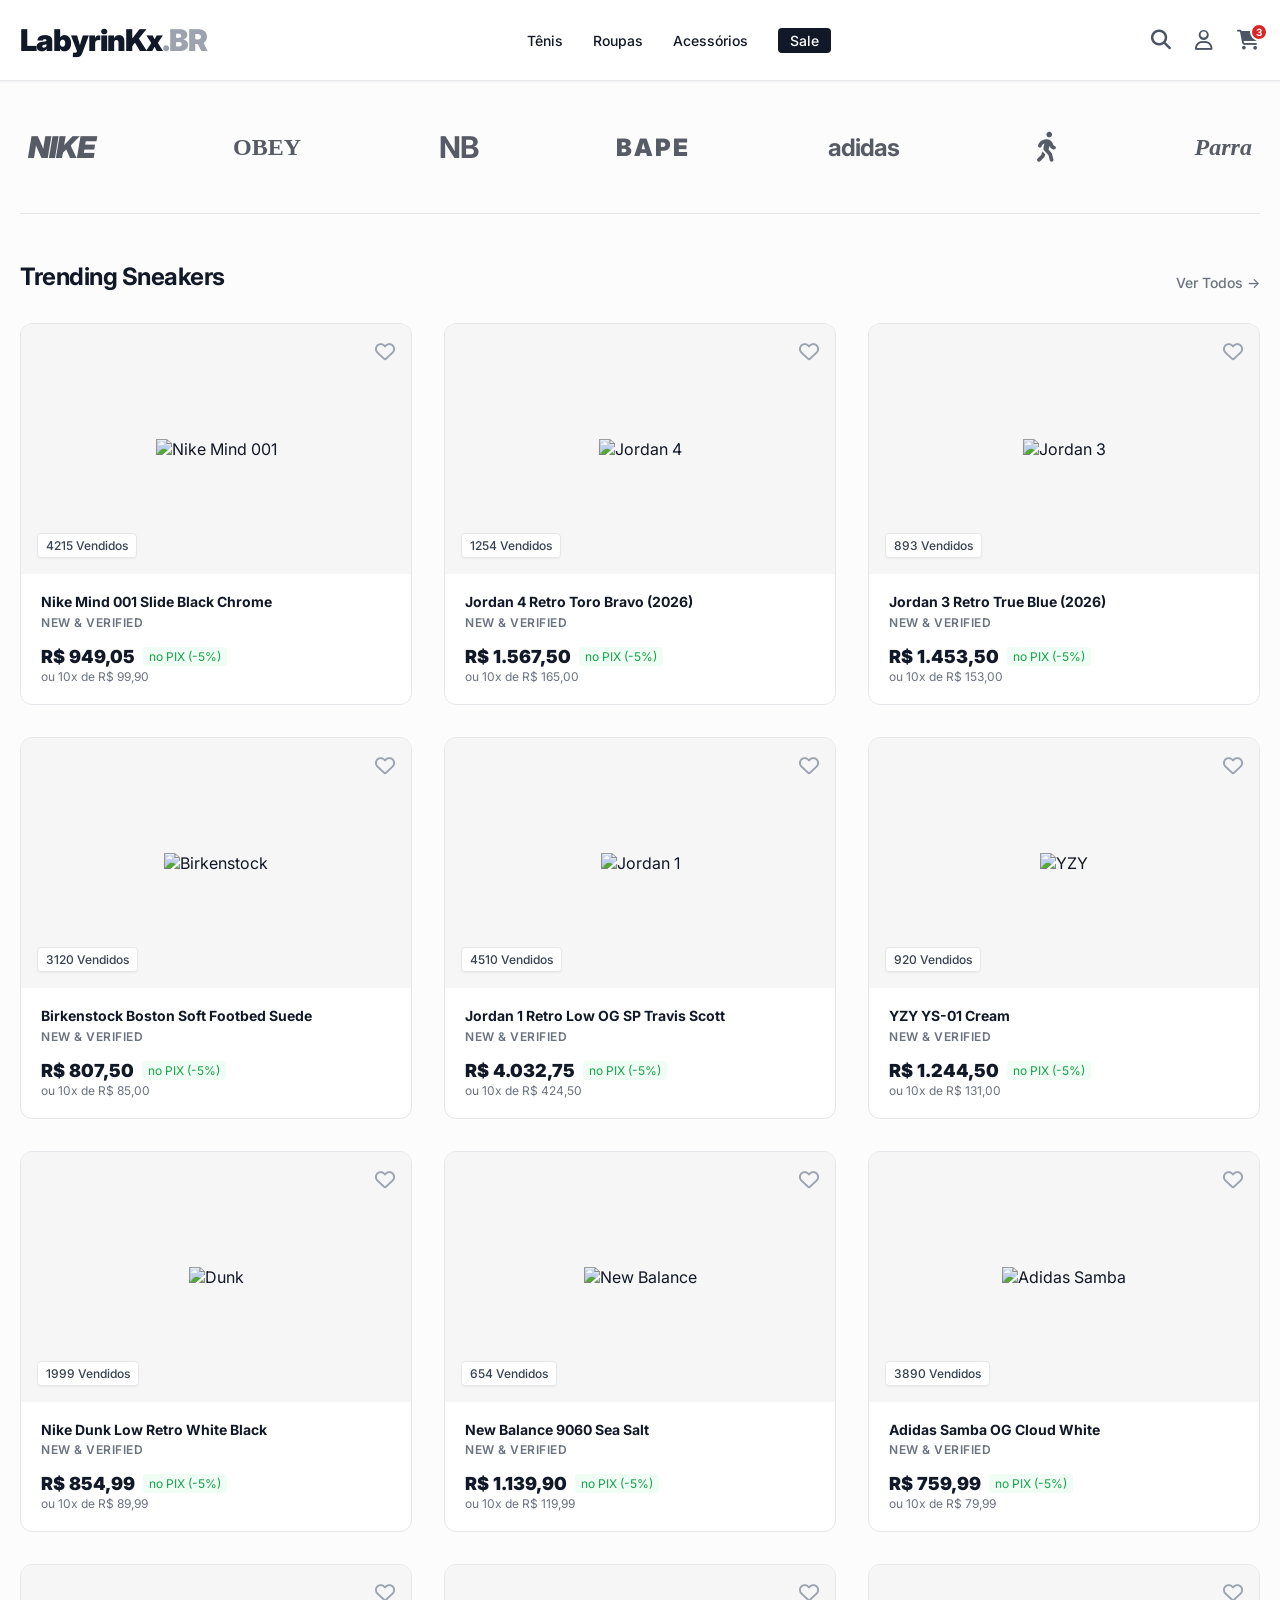
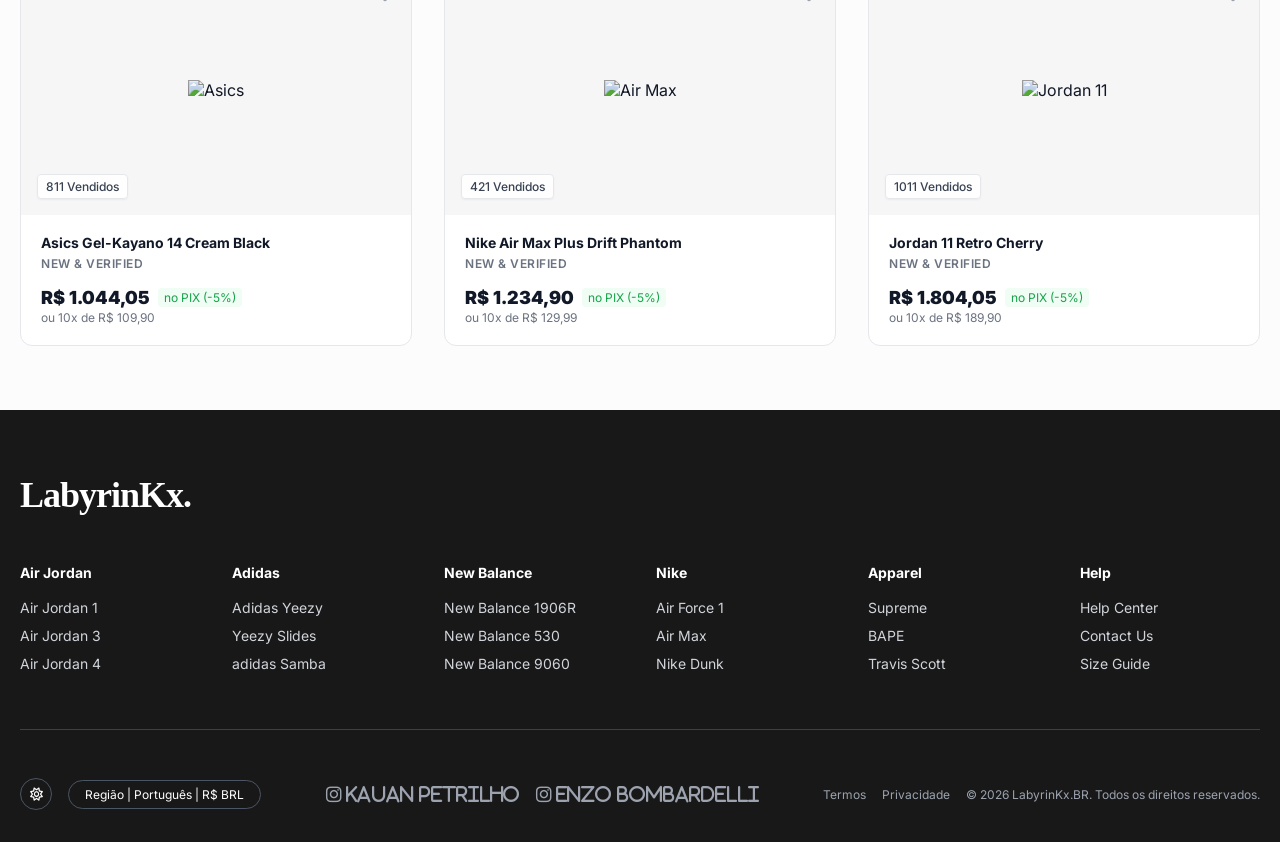
==== commit b6c184e0: "HTML e CSS organizados" ====
--- a/index.html
+++ b/index.html
@@ -4,9 +4,8 @@
 <head>
     <meta charset="UTF-8">
     <meta name="viewport" content="width=device-width, initial-scale=1.0">
-    <title>LabyrinKx.BR - Loja de Sneakers</title>
-    <link href="https://fonts.googleapis.com/css2?family=Inter:wght@300;400;500;600;700;800&display=swap"
-        rel="stylesheet">
+    <title>LabyrinKx.BR</title>
+    <link href="https://fonts.googleapis.com/css2?family=Inter:wght@300;400;500;600;700;800&display=swap" rel="stylesheet">
     <link rel="stylesheet" href="https://cdnjs.cloudflare.com/ajax/libs/font-awesome/6.4.0/css/all.min.css">
     <link rel="stylesheet" href="css/style.css">
 </head>
@@ -14,203 +13,237 @@
 <body>
 
     <header class="header">
-        <div class="container header-content">
-            <div class="logo">LabyrinKx<span>.BR</span></div>
-
-            <nav class="desktop-nav">
+        <div class="HeaderMainFooter headerConteudo">
+            <div class="Logo">LabyrinKx<span>.BR</span></div>
+
+            <nav class="BotoesNav">
                 <a href="#">Tênis</a>
                 <a href="#">Roupas</a>
                 <a href="#">Acessórios</a>
-                <a href="#" class="nav-sale">Sale</a>
+                <a href="#" class="Sale">Sale</a>
             </nav>
 
-            <div class="header-icons">
-                <button class="icon-btn"><i class="fa-solid fa-magnifying-glass"></i></button>
-                <button class="icon-btn"><i class="fa-regular fa-user"></i></button>
-                <a href="index2.html" class="cart-btn">
-                    <i class="fa-solid fa-bag-shopping"></i>
-                    <span class="cart-badge">3</span>
+            <div class="headerIcones">
+                <button class="BotoesIcones"><i class="fa-solid fa-magnifying-glass"></i></button>
+                <button class="BotoesIcones"><i class="fa-regular fa-user"></i></button>
+                <a href="index2.html" class="BotaoCarrinho">
+                    <i class="fa-solid fa-cart-shopping"></i>
+                    <span class="QuantidadeCarrinho">3</span>
                 </a>
             </div>
         </div>
     </header>
 
-    <main class="container main-content">
-        <section class="brands-section">
-            <div class="brands-row">
-                <a href="#" class="brand-nike">NIKE</a>
-                <a href="#" class="brand-obey">Obey</a>
-                <a href="#" class="brand-nb">NB</a>
-                <a href="#" class="brand-bape">BAPE</a>
-                <a href="#" class="brand-adidas">adidas</a>
-                <a href="#" class="brand-icon"><i class="fa-solid fa-person-walking"></i></a>
-                <a href="#" class="brand-parra">Parra</a>
+    <main class="HeaderMainFooter ConteudoPrincipal">
+        <section class="SecaoDeMarcas">
+            <div class="BarraDeLogos">
+                <a href="#" class="LogoNike">NIKE</a>
+                <a href="#" class="LogoObey">Obey</a>
+                <a href="#" class="LogoNb">NB</a>
+                <a href="#" class="LogoBape">BAPE</a>
+                <a href="#" class="LogoAdidas">adidas</a>
+                <a href="#" class="LogoIcon"><i class="fa-solid fa-person-walking"></i></a>
+                <a href="#" class="LogoParra">Parra</a>
             </div>
         </section>
 
-        <div class="section-title">
+        <div class="TituloDaSecao">
             <h2>Trending Sneakers</h2>
-            <a href="#" class="view-all">Ver Todos →</a>
+            <a href="#" class="VerTodos">Ver Todos →</a>
         </div>
 
-        <section class="products-grid">
-
-            <div class="product-card">
-                <div class="product-image">
-                    <button class="heart-btn"><i class="fa-regular fa-heart"></i></button>
+        <section class="GridTenis">
+
+            <div class="CardsTenis">
+                <div class="ImagensTenis">
+                    <button class="BotaFavoritar"><i class="fa-regular fa-heart"></i></button>
                     <img src="https://placehold.co/400x300/f6f6f6/333?text=Sneaker+1" alt="Nike Mind 001">
-                    <span class="sold-badge">4215 sold</span>
-                </div>
-                <div class="product-info">
+                    <span class="ContagemVendas">4215 Vendidos</span>
+                </div>
+                <div class="InformacoesTenis">
                     <h3>Nike Mind 001 Slide Black Chrome</h3>
-                    <p class="status">New & Verified</p>
-                    <div class="pricing">
-                        <span class="price-pix">R$ 949,05 <span class="tag-pix">no PIX (-5%)</span></span>
-                        <span class="price-installments">ou 10x de R$ 99,90</span>
-                    </div>
-                </div>
-            </div>
-
-            <div class="product-card">
-                <div class="product-image">
-                    <button class="heart-btn"><i class="fa-regular fa-heart"></i></button>
+                    <p class="Estado">New & Verified</p>
+                    <div class="Precos">
+                        <span class="PrecoCheio">R$ 949,05 <span class="DescontoPix">no PIX (-5%)</span></span>
+                        <span class="PrecoParcelado">ou 10x de R$ 99,90</span>
+                    </div>
+                </div>
+            </div>
+
+            <div class="CardsTenis">
+                <div class="ImagensTenis">
+                    <button class="BotaFavoritar"><i class="fa-regular fa-heart"></i></button>
                     <img src="https://placehold.co/400x300/f6f6f6/333?text=Sneaker+2" alt="Jordan 4">
-                    <span class="sold-badge">1254 sold</span>
-                </div>
-                <div class="product-info">
+                    <span class="ContagemVendas">1254 Vendidos</span>
+                </div>
+                <div class="InformacoesTenis">
                     <h3>Jordan 4 Retro Toro Bravo (2026)</h3>
-                    <p class="status">New & Verified</p>
-                    <div class="pricing">
-                        <span class="price-pix">R$ 1.567,50 <span class="tag-pix">no PIX (-5%)</span></span>
-                        <span class="price-installments">ou 10x de R$ 165,00</span>
-                    </div>
-                </div>
-            </div>
-
-            <div class="product-card">
-                <div class="product-image">
-                    <button class="heart-btn"><i class="fa-regular fa-heart"></i></button>
+                    <p class="Estado">New & Verified</p>
+                    <div class="Precos">
+                        <span class="PrecoCheio">R$ 1.567,50 <span class="DescontoPix">no PIX (-5%)</span></span>
+                        <span class="PrecoParcelado">ou 10x de R$ 165,00</span>
+                    </div>
+                </div>
+            </div>
+
+            <div class="CardsTenis">
+                <div class="ImagensTenis">
+                    <button class="BotaFavoritar"><i class="fa-regular fa-heart"></i></button>
                     <img src="https://placehold.co/400x300/f6f6f6/333?text=Sneaker+3" alt="Jordan 3">
-                    <span class="sold-badge">893 sold</span>
-                </div>
-                <div class="product-info">
+                    <span class="ContagemVendas">893 Vendidos</span>
+                </div>
+                <div class="InformacoesTenis">
                     <h3>Jordan 3 Retro True Blue (2026)</h3>
-                    <p class="status">New & Verified</p>
-                    <div class="pricing">
-                        <span class="price-pix">R$ 1.453,50 <span class="tag-pix">no PIX (-5%)</span></span>
-                        <span class="price-installments">ou 10x de R$ 153,00</span>
-                    </div>
-                </div>
-            </div>
-
-            <div class="product-card">
-                <div class="product-image"><button class="heart-btn"><i class="fa-regular fa-heart"></i></button><img
-                        src="https://placehold.co/400x300/f6f6f6/333?text=Sneaker+4" alt="Birkenstock"><span
-                        class="sold-badge">3120 sold</span></div>
-                <div class="product-info">
+                    <p class="Estado">New & Verified</p>
+                    <div class="Precos">
+                        <span class="PrecoCheio">R$ 1.453,50 <span class="DescontoPix">no PIX (-5%)</span></span>
+                        <span class="PrecoParcelado">ou 10x de R$ 153,00</span>
+                    </div>
+                </div>
+            </div>
+
+            <div class="CardsTenis">
+                <div class="ImagensTenis">
+                    <button class="BotaFavoritar"><i class="fa-regular fa-heart"></i></button>
+                    <img src="https://placehold.co/400x300/f6f6f6/333?text=Sneaker+4" alt="Birkenstock">
+                    <span class="ContagemVendas">3120 Vendidos</span>
+                </div>
+                <div class="InformacoesTenis">
                     <h3>Birkenstock Boston Soft Footbed Suede</h3>
-                    <p class="status">New & Verified</p>
-                    <div class="pricing"><span class="price-pix">R$ 807,50 <span class="tag-pix">no PIX
-                                (-5%)</span></span><span class="price-installments">ou 10x de R$ 85,00</span></div>
-                </div>
-            </div>
-            <div class="product-card">
-                <div class="product-image"><button class="heart-btn"><i class="fa-regular fa-heart"></i></button><img
-                        src="https://placehold.co/400x300/f6f6f6/333?text=Sneaker+5" alt="Jordan 1"><span
-                        class="sold-badge">4510 sold</span></div>
-                <div class="product-info">
+                    <p class="Estado">New & Verified</p>
+                    <div class="Precos">
+                        <span class="PrecoCheio">R$ 807,50 <span class="DescontoPix">no PIX (-5%)</span></span>
+                        <span class="PrecoParcelado">ou 10x de R$ 85,00</span>
+                    </div>
+                </div>
+            </div>
+            <div class="CardsTenis">
+                <div class="ImagensTenis">
+                    <button class="BotaFavoritar"><i class="fa-regular fa-heart"></i></button>
+                    <img src="https://placehold.co/400x300/f6f6f6/333?text=Sneaker+5" alt="Jordan 1">
+                    <span class="ContagemVendas">4510 Vendidos</span>
+                </div>
+                <div class="InformacoesTenis">
                     <h3>Jordan 1 Retro Low OG SP Travis Scott</h3>
-                    <p class="status">New & Verified</p>
-                    <div class="pricing"><span class="price-pix">R$ 4.032,75 <span class="tag-pix">no PIX
-                                (-5%)</span></span><span class="price-installments">ou 10x de R$ 424,50</span></div>
-                </div>
-            </div>
-            <div class="product-card">
-                <div class="product-image"><button class="heart-btn"><i class="fa-regular fa-heart"></i></button><img
-                        src="https://placehold.co/400x300/f6f6f6/333?text=Sneaker+6" alt="YZY"><span
-                        class="sold-badge">920 sold</span></div>
-                <div class="product-info">
+                    <p class="Estado">New & Verified</p>
+                    <div class="Precos">
+                        <span class="PrecoCheio">R$ 4.032,75 <span class="DescontoPix">no PIX (-5%)</span></span>
+                        <span class="PrecoParcelado">ou 10x de R$ 424,50</span>
+                    </div>
+                </div>
+            </div>
+            <div class="CardsTenis">
+                <div class="ImagensTenis">
+                    <button class="BotaFavoritar"><i class="fa-regular fa-heart"></i></button>
+                    <img src="https://placehold.co/400x300/f6f6f6/333?text=Sneaker+6" alt="YZY">
+                    <span class="ContagemVendas">920 Vendidos</span>
+                </div>
+                <div class="InformacoesTenis">
                     <h3>YZY YS-01 Cream</h3>
-                    <p class="status">New & Verified</p>
-                    <div class="pricing"><span class="price-pix">R$ 1.244,50 <span class="tag-pix">no PIX
-                                (-5%)</span></span><span class="price-installments">ou 10x de R$ 131,00</span></div>
-                </div>
-            </div>
-            <div class="product-card">
-                <div class="product-image"><button class="heart-btn"><i class="fa-regular fa-heart"></i></button><img
-                        src="https://placehold.co/400x300/f6f6f6/333?text=Sneaker+7" alt="Dunk"><span
-                        class="sold-badge">1999 sold</span></div>
-                <div class="product-info">
+                    <p class="Estado">New & Verified</p>
+                    <div class="Precos"><span class="PrecoCheio">R$ 1.244,50 <span class="DescontoPix">no PIX (-5%)</span></span>
+                        <span class="PrecoParcelado">ou 10x de R$ 131,00</span>
+                    </div>
+                </div>
+            </div>
+            <div class="CardsTenis">
+                <div class="ImagensTenis">
+                    <button class="BotaFavoritar"><i class="fa-regular fa-heart"></i></button>
+                    <img src="https://placehold.co/400x300/f6f6f6/333?text=Sneaker+7" alt="Dunk">
+                    <span class="ContagemVendas">1999 Vendidos</span>
+                </div>
+                <div class="InformacoesTenis">
                     <h3>Nike Dunk Low Retro White Black</h3>
-                    <p class="status">New & Verified</p>
-                    <div class="pricing"><span class="price-pix">R$ 854,99 <span class="tag-pix">no PIX
-                                (-5%)</span></span><span class="price-installments">ou 10x de R$ 89,99</span></div>
-                </div>
-            </div>
-            <div class="product-card">
-                <div class="product-image"><button class="heart-btn"><i class="fa-regular fa-heart"></i></button><img
-                        src="https://placehold.co/400x300/f6f6f6/333?text=Sneaker+8" alt="New Balance"><span
-                        class="sold-badge">654 sold</span></div>
-                <div class="product-info">
+                    <p class="Estado">New & Verified</p>
+                    <div class="Precos">
+                        <span class="PrecoCheio">R$ 854,99 <span class="DescontoPix">no PIX (-5%)</span></span>
+                        <span class="PrecoParcelado">ou 10x de R$ 89,99</span>
+                    </div>
+                </div>
+            </div>
+            <div class="CardsTenis">
+                <div class="ImagensTenis">
+                    <button class="BotaFavoritar"><i class="fa-regular fa-heart"></i></button>
+                    <img src="https://placehold.co/400x300/f6f6f6/333?text=Sneaker+8" alt="New Balance">
+                    <span class="ContagemVendas">654 Vendidos</span>
+                </div>
+                <div class="InformacoesTenis">
                     <h3>New Balance 9060 Sea Salt</h3>
-                    <p class="status">New & Verified</p>
-                    <div class="pricing"><span class="price-pix">R$ 1.139,90 <span class="tag-pix">no PIX
-                                (-5%)</span></span><span class="price-installments">ou 10x de R$ 119,99</span></div>
-                </div>
-            </div>
-            <div class="product-card">
-                <div class="product-image"><button class="heart-btn"><i class="fa-regular fa-heart"></i></button><img
-                        src="https://placehold.co/400x300/f6f6f6/333?text=Sneaker+9" alt="Adidas Samba"><span
-                        class="sold-badge">3890 sold</span></div>
-                <div class="product-info">
+                    <p class="Estado">New & Verified</p>
+                    <div class="Precos">
+                        <span class="PrecoCheio">R$ 1.139,90 <span class="DescontoPix">no PIX (-5%)</span></span>
+                        <span class="PrecoParcelado">ou 10x de R$ 119,99</span>
+                    </div>
+                </div>
+            </div>
+            <div class="CardsTenis">
+                <div class="ImagensTenis">
+                    <button class="BotaFavoritar"><i class="fa-regular fa-heart"></i></button>
+                    <img src="https://placehold.co/400x300/f6f6f6/333?text=Sneaker+9" alt="Adidas Samba">
+                    <span class="ContagemVendas">3890 Vendidos</span>
+                </div>
+                <div class="InformacoesTenis">
                     <h3>Adidas Samba OG Cloud White</h3>
-                    <p class="status">New & Verified</p>
-                    <div class="pricing"><span class="price-pix">R$ 759,99 <span class="tag-pix">no PIX
-                                (-5%)</span></span><span class="price-installments">ou 10x de R$ 79,99</span></div>
-                </div>
-            </div>
-            <div class="product-card">
-                <div class="product-image"><button class="heart-btn"><i class="fa-regular fa-heart"></i></button><img
-                        src="https://placehold.co/400x300/f6f6f6/333?text=Sneaker+10" alt="Asics"><span
-                        class="sold-badge">811 sold</span></div>
-                <div class="product-info">
+                    <p class="Estado">New & Verified</p>
+                    <div class="Precos">
+                        <span class="PrecoCheio">R$ 759,99 <span class="DescontoPix">no PIX (-5%)</span></span>
+                        <span class="PrecoParcelado">ou 10x de R$ 79,99</span>
+                    </div>
+                </div>
+            </div>
+            <div class="CardsTenis">
+                <div class="ImagensTenis">
+                    <button class="BotaFavoritar"><i class="fa-regular fa-heart"></i></button>
+                    <img src="https://placehold.co/400x300/f6f6f6/333?text=Sneaker+10" alt="Asics">
+                    <span class="ContagemVendas">811 Vendidos</span></div>
+                <div class="InformacoesTenis">
                     <h3>Asics Gel-Kayano 14 Cream Black</h3>
-                    <p class="status">New & Verified</p>
-                    <div class="pricing"><span class="price-pix">R$ 1.044,05 <span class="tag-pix">no PIX
-                                (-5%)</span></span><span class="price-installments">ou 10x de R$ 109,90</span></div>
-                </div>
-            </div>
-            <div class="product-card">
-                <div class="product-image"><button class="heart-btn"><i class="fa-regular fa-heart"></i></button><img
-                        src="https://placehold.co/400x300/f6f6f6/333?text=Sneaker+11" alt="Air Max"><span
-                        class="sold-badge">421 sold</span></div>
-                <div class="product-info">
+                    <p class="Estado">New & Verified</p>
+                    <div class="Precos">
+                        <span class="PrecoCheio">R$ 1.044,05 <span class="DescontoPix">no PIX (-5%)</span></span>
+                        <span class="PrecoParcelado">ou 10x de R$ 109,90</span>
+                    </div>
+                </div>
+            </div>
+            <div class="CardsTenis">
+                <div class="ImagensTenis">
+                    <button class="BotaFavoritar"><i class="fa-regular fa-heart"></i></button>
+                    <img src="https://placehold.co/400x300/f6f6f6/333?text=Sneaker+11" alt="Air Max">
+                    <span class="ContagemVendas">421 Vendidos</span>
+                </div>
+                <div class="InformacoesTenis">
                     <h3>Nike Air Max Plus Drift Phantom</h3>
-                    <p class="status">New & Verified</p>
-                    <div class="pricing"><span class="price-pix">R$ 1.234,90 <span class="tag-pix">no PIX
-                                (-5%)</span></span><span class="price-installments">ou 10x de R$ 129,99</span></div>
-                </div>
-            </div>
-            <div class="product-card">
-                <div class="product-image"><button class="heart-btn"><i class="fa-regular fa-heart"></i></button><img
-                        src="https://placehold.co/400x300/f6f6f6/333?text=Sneaker+12" alt="Jordan 11"><span
-                        class="sold-badge">1011 sold</span></div>
-                <div class="product-info">
+                    <p class="Estado">New & Verified</p>
+                    <div class="Precos">
+                        <span class="PrecoCheio">R$ 1.234,90 <span class="DescontoPix">no PIX (-5%)</span></span>
+                        <span class="PrecoParcelado">ou 10x de R$ 129,99</span>
+                    </div>
+                </div>
+            </div>
+            <div class="CardsTenis">
+                <div class="ImagensTenis">
+                    <button class="BotaFavoritar"><i class="fa-regular fa-heart"></i></button>
+                    <img src="https://placehold.co/400x300/f6f6f6/333?text=Sneaker+12" alt="Jordan 11">
+                    <span class="ContagemVendas">1011 Vendidos</span>
+                </div>
+                <div class="InformacoesTenis">
                     <h3>Jordan 11 Retro Cherry</h3>
-                    <p class="status">New & Verified</p>
-                    <div class="pricing"><span class="price-pix">R$ 1.804,05 <span class="tag-pix">no PIX
-                                (-5%)</span></span><span class="price-installments">ou 10x de R$ 189,90</span></div>
+                    <p class="Estado">New & Verified</p>
+                    <div class="Precos">
+                        <span class="PrecoCheio">R$ 1.804,05 <span class="DescontoPix">no PIX (-5%)</span></span>
+                        <span class="PrecoParcelado">ou 10x de R$ 189,90</span>
+                    </div>
                 </div>
             </div>
         </section>
     </main>
 
     <footer class="footer">
-        <div class="container">
-            <h2 class="footer-logo">LabyrinKx.</h2>
-
-            <div class="footer-links-grid">
-                <div class="footer-col">
+        <div class="HeaderMainFooter">
+            <h2 class="footerLogo">LabyrinKx.</h2>
+
+            <div class="footerGrid">
+                <div class="footerColuna">
                     <h4>Air Jordan</h4>
                     <ul>
                         <li><a href="#">Air Jordan 1</a></li>
@@ -218,7 +251,7 @@
                         <li><a href="#">Air Jordan 4</a></li>
                     </ul>
                 </div>
-                <div class="footer-col">
+                <div class="footerColuna">
                     <h4>Adidas</h4>
                     <ul>
                         <li><a href="#">Adidas Yeezy</a></li>
@@ -226,7 +259,7 @@
                         <li><a href="#">adidas Samba</a></li>
                     </ul>
                 </div>
-                <div class="footer-col">
+                <div class="footerColuna">
                     <h4>New Balance</h4>
                     <ul>
                         <li><a href="#">New Balance 1906R</a></li>
@@ -234,7 +267,7 @@
                         <li><a href="#">New Balance 9060</a></li>
                     </ul>
                 </div>
-                <div class="footer-col">
+                <div class="footerColuna">
                     <h4>Nike</h4>
                     <ul>
                         <li><a href="#">Air Force 1</a></li>
@@ -242,7 +275,7 @@
                         <li><a href="#">Nike Dunk</a></li>
                     </ul>
                 </div>
-                <div class="footer-col">
+                <div class="footerColuna">
                     <h4>Apparel</h4>
                     <ul>
                         <li><a href="#">Supreme</a></li>
@@ -250,7 +283,7 @@
                         <li><a href="#">Travis Scott</a></li>
                     </ul>
                 </div>
-                <div class="footer-col">
+                <div class="footerColuna">
                     <h4>Help</h4>
                     <ul>
                         <li><a href="#">Help Center</a></li>
@@ -260,18 +293,20 @@
                 </div>
             </div>
 
-            <div class="footer-bottom">
-                <div class="footer-region">
-                    <button class="theme-btn"><i class="fa-regular fa-sun"></i></button>
-                    <div class="region-selector">
-                        <span>Region</span> | <span>English</span> | <span>$ USD</span>
-                    </div>
-                </div>
-                <div class="footer-socials">
-                    <a href="#"><i class="fa-brands fa-x-twitter"></i></a>
-                    <a href="#"><i class="fa-brands fa-instagram"></i></a>
-                </div>
-                <div class="footer-legal">
+            <div class="footerBottom">
+                <div class="FooterRegiaoTema">
+                    <button class="BotaoTema"><i class="fa-regular fa-sun"></i></button>
+                    <div class="SeletorDeRgiao">
+                        <span>Região </span> | <span>Português</span> | <span>R$ BRL</span>
+                    </div>
+                </div>
+                <div class="footerInstagram">
+                    <a href="https://www.instagram.com/kauanpetrilho/" target="_blank"><i
+                            class="fa-brands fa-instagram"> Kauan Petrilho</i></a>
+                    <a href="https://www.instagram.com/enzo.bombardelli/" target="_blank"><i
+                            class="fa-brands fa-instagram"> Enzo Bombardelli</i></a>
+                </div>
+                <div class="footerCopyrigth">
                     <a href="#">Termos</a>
                     <a href="#">Privacidade</a>
                     <span>© 2026 LabyrinKx.BR. Todos os direitos reservados.</span>
--- a/css/style.css
+++ b/css/style.css
@@ -1,27 +1,27 @@
 /* Tabela de cores */
 :root {
-    --bg-body: #fcfcfc;
-    --bg-white: #ffffff;
-    --text-dark: #111827;
-    --text-muted: #6b7280;
-    --border-color: #e5e7eb;
-    --green-bg: #f0fdf4;
-    --green-text: #16a34a;
-    --footer-bg: #181818;
-    --footer-text: #d1d5db;
+    --FundoBody: #fcfcfc;
+    --FundoBranco: #ffffff;
+    --TextoPreto: #111827;
+    --TextoCinza: #6b7280;
+    --CorDaBorda: #e5e7eb;
+    --FundoVerde: #f0fdf4;
+    --TextoVerde: #16a34a;
+    --FundoFooter: #181818;
+    --TextoFooter: #d1d5db;
 }
 
 /* Reset(não mexer) */
 * {
-    margin: 0; 
+    margin: 0;
     padding: 0;
     box-sizing: border-box;
-    font-family: 'Inter', sans-serif; 
+    font-family: 'Inter', sans-serif;
 }
 
 body {
-    background-color: var(--bg-body);
-    color: var(--text-dark);
+    background-color: var(--FundoBody);
+    color: var(--TextoPreto);
     overflow-x: hidden;
 }
 
@@ -30,79 +30,441 @@
     color: inherit;
 }
 
-.container {
+/* Tamanho geral(não mexer)*/
+.HeaderMainFooter {
     max-width: 1280px;
     margin: 0 auto;
     padding: 0 20px;
 }
 
-/* HEADER */
-.header { background-color: var(--bg-white); border-bottom: 1px solid var(--border-color); position: sticky; top: 0; z-index: 30; box-shadow: 0 1px 2px rgba(0,0,0,0.05); }
-.header-content { display: flex; justify-content: space-between; align-items: center; height: 80px; }
-.logo { font-size: 30px; font-weight: 900; letter-spacing: -1px; cursor: pointer; }
-.logo span { color: #9ca3af; }
-.desktop-nav { display: flex; gap: 30px; align-items: center; }
-.desktop-nav a { font-size: 14px; font-weight: 500; color: var(--text-dark); transition: color 0.2s; }
-.desktop-nav a:hover { color: var(--text-muted); }
-.nav-sale { background-color: var(--text-dark); color: var(--bg-white) !important; padding: 4px 12px; border-radius: 4px; }
-.header-icons { display: flex; gap: 24px; align-items: center; }
-.icon-btn, .cart-btn { background: none; border: none; font-size: 20px; color: #4b5563; cursor: pointer; position: relative; transition: color 0.2s; }
-.icon-btn:hover, .cart-btn:hover { color: var(--text-dark); }
-.cart-badge { position: absolute; top: -5px; right: -8px; background-color: #dc2626; color: white; font-size: 10px; font-weight: bold; width: 18px; height: 18px; display: flex; align-items: center; justify-content: center; border-radius: 50%; border: 2px solid white; }
-
-/* MAIN & BRANDS */
-.main-content { padding-top: 32px; padding-bottom: 64px; }
-.brands-section { border-bottom: 1px solid var(--border-color); padding-bottom: 32px; margin-bottom: 48px; }
-.brands-row { display: flex; justify-content: space-between; align-items: center; overflow-x: auto; padding: 16px 8px; opacity: 0.7; transition: opacity 0.3s; }
-.brands-row:hover { opacity: 1; }
-.brands-row a { transition: transform 0.2s; }
-.brands-row a:hover { transform: scale(1.05); }
-.brand-nike { font-size: 30px; font-weight: 900; font-style: italic; letter-spacing: -1px; }
-.brand-obey { font-size: 24px; font-weight: bold; font-family: serif; text-transform: uppercase; }
-.brand-nb { font-size: 30px; font-weight: bold; letter-spacing: -1px; }
-.brand-bape { font-size: 24px; font-weight: 900; text-transform: uppercase; letter-spacing: 2px; }
-.brand-adidas { font-size: 24px; font-weight: bold; text-transform: lowercase; letter-spacing: -1px; }
-.brand-icon { font-size: 30px; }
-.brand-parra { font-size: 24px; font-weight: bold; font-family: serif; font-style: italic; }
-
-/* PRODUCTS GRID */
-.section-title { display: flex; justify-content: space-between; align-items: flex-end; margin-bottom: 32px; }
-.section-title h2 { font-size: 24px; font-weight: 700; letter-spacing: -0.5px; }
-.view-all { font-size: 14px; font-weight: 500; color: var(--text-muted); }
-.view-all:hover { color: var(--text-dark); }
-.products-grid { display: grid; grid-template-columns: repeat(auto-fill, minmax(300px, 1fr)); gap: 32px; }
-.product-card { background-color: var(--bg-white); border: 1px solid var(--border-color); border-radius: 12px; overflow: hidden; display: flex; flex-direction: column; transition: box-shadow 0.3s, transform 0.3s; }
-.product-card:hover { box-shadow: 0 10px 25px rgba(0,0,0,0.1); transform: translateY(-2px); }
-.product-image { position: relative; height: 250px; background-color: #f6f6f6; display: flex; justify-content: center; align-items: center; padding: 24px; }
-.product-image img { max-height: 100%; object-fit: contain; mix-blend-mode: multiply; transition: transform 0.5s; }
-.product-card:hover .product-image img { transform: scale(1.05); }
-.heart-btn { position: absolute; top: 16px; right: 16px; background: none; border: none; font-size: 20px; color: #9ca3af; cursor: pointer; z-index: 10; transition: color 0.2s; }
-.heart-btn:hover { color: #ef4444; }
-.sold-badge { position: absolute; bottom: 16px; left: 16px; background: rgba(255,255,255,0.9); backdrop-filter: blur(4px); padding: 4px 8px; border-radius: 4px; font-size: 12px; font-weight: 500; color: #374151; border: 1px solid var(--border-color); box-shadow: 0 1px 2px rgba(0,0,0,0.05); }
-.product-info { padding: 20px; flex: 1; display: flex; flex-direction: column; }
-.product-info h3 { font-size: 14px; font-weight: 700; line-height: 1.2; margin-bottom: 4px; }
-.status { font-size: 12px; color: var(--text-muted); text-transform: uppercase; font-weight: 600; letter-spacing: 0.5px; margin-bottom: 16px; }
-.pricing { margin-top: auto; display: flex; flex-direction: column; }
-.price-pix { font-size: 18px; font-weight: 900; color: var(--text-dark); display: flex; align-items: center; gap: 8px; }
-.tag-pix { font-size: 12px; font-weight: 400; color: var(--green-text); background-color: var(--green-bg); padding: 2px 6px; border-radius: 4px; }
-.price-installments { font-size: 12px; color: var(--text-muted); margin-top: 2px; }
+/* Header */
+.header {
+    background-color: var(--FundoBranco);
+    border-bottom: 1px solid var(--CorDaBorda);
+    position: sticky;
+    top: 0;
+    z-index: 30;
+    box-shadow: 0 1px 2px rgba(0, 0, 0, 0.05);
+}
+
+.headerConteudo {
+    display: flex;
+    justify-content: space-between;
+    align-items: center;
+    height: 80px;
+}
+
+.Logo {
+    font-size: 30px;
+    font-weight: 900;
+    letter-spacing: -1px;
+    cursor: pointer;
+}
+
+.Logo span {
+    color: #9ca3af;
+}
+
+.BotoesNav {
+    display: flex;
+    gap: 30px;
+    align-items: center;
+}
+
+.BotoesNav a {
+    font-size: 14px;
+    font-weight: 500;
+    color: var(--TextoPreto);
+    transition: color 0.2s;
+}
+
+.BotoesNav a:hover {
+    color: var(--TextoCinza);
+}
+
+.Sale {
+    background-color: var(--TextoPreto);
+    color: var(--FundoBranco) !important;
+    padding: 4px 12px;
+    border-radius: 4px;
+}
+
+.headerIcones {
+    display: flex;
+    gap: 24px;
+    align-items: center;
+}
+
+.BotoesIcones,
+.BotaoCarrinho {
+    background: none;
+    border: none;
+    font-size: 20px;
+    color: #4b5563;
+    cursor: pointer;
+    position: relative;
+    transition: color 0.2s;
+}
+
+.BotoesIcones:hover,
+.BotaoCarrinho:hover {
+    color: var(--TextoPreto);
+}
+
+.QuantidadeCarrinho {
+    position: absolute;
+    top: -5px;
+    right: -8px;
+    background-color: #dc2626;
+    color: white;
+    font-size: 10px;
+    font-weight: bold;
+    width: 18px;
+    height: 18px;
+    display: flex;
+    align-items: center;
+    justify-content: center;
+    border-radius: 50%;
+    border: 2px solid white;
+}
+
+/* Main e Logos */
+.ConteudoPrincipal {
+    padding-top: 32px;
+    padding-bottom: 64px;
+}
+
+.SecaoDeMarcas {
+    border-bottom: 1px solid var(--CorDaBorda);
+    padding-bottom: 32px;
+    margin-bottom: 48px;
+}
+
+.BarraDeLogos {
+    display: flex;
+    justify-content: space-between;
+    align-items: center;
+    overflow-x: auto;
+    padding: 16px 8px;
+    opacity: 0.7;
+    transition: opacity 0.3s;
+}
+
+.BarraDeLogos:hover {
+    opacity: 1;
+}
+
+.BarraDeLogos a {
+    transition: transform 0.2s;
+}
+
+.BarraDeLogos a:hover {
+    transform: scale(1.05);
+}
+
+.LogoNike {
+    font-size: 30px;
+    font-weight: 900;
+    font-style: italic;
+    letter-spacing: -1px;
+}
+
+.LogoObey {
+    font-size: 24px;
+    font-weight: bold;
+    font-family: serif;
+    text-transform: uppercase;
+}
+
+.LogoNb {
+    font-size: 30px;
+    font-weight: bold;
+    letter-spacing: -1px;
+}
+
+.LogoBape {
+    font-size: 24px;
+    font-weight: 900;
+    text-transform: uppercase;
+    letter-spacing: 2px;
+}
+
+.LogoAdidas {
+    font-size: 24px;
+    font-weight: bold;
+    text-transform: lowercase;
+    letter-spacing: -1px;
+}
+
+.LogoIcon {
+    font-size: 30px;
+}
+
+.LogoParra {
+    font-size: 24px;
+    font-weight: bold;
+    font-family: serif;
+    font-style: italic;
+}
+
+/* Grid dos Tênis */
+.TituloDaSecao {
+    display: flex;
+    justify-content: space-between;
+    align-items: flex-end;
+    margin-bottom: 32px;
+}
+
+.TituloDaSecao h2 {
+    font-size: 24px;
+    font-weight: 700;
+    letter-spacing: -0.5px;
+}
+
+.VerTodos {
+    font-size: 14px;
+    font-weight: 500;
+    color: var(--TextoCinza);
+}
+
+.VerTodos:hover {
+    color: var(--TextoPreto);
+}
+
+.GridTenis {
+    display: grid;
+    grid-template-columns: repeat(auto-fill, minmax(300px, 1fr));
+    gap: 32px;
+}
+
+.CardsTenis {
+    background-color: var(--FundoBranco);
+    border: 1px solid var(--CorDaBorda);
+    border-radius: 12px;
+    overflow: hidden;
+    display: flex;
+    flex-direction: column;
+    transition: box-shadow 0.3s, transform 0.3s;
+}
+
+.CardsTenis:hover {
+    box-shadow: 0 10px 25px rgba(0, 0, 0, 0.1);
+    transform: translateY(-2px);
+}
+
+.ImagensTenis {
+    position: relative;
+    height: 250px;
+    background-color: #f6f6f6;
+    display: flex;
+    justify-content: center;
+    align-items: center;
+    padding: 24px;
+}
+
+.ImagensTenis img {
+    max-height: 100%;
+    object-fit: contain;
+    mix-blend-mode: multiply;
+    transition: transform 0.5s;
+}
+
+.CardsTenis:hover .ImagensTenis img {
+    transform: scale(1.05);
+}
+
+.BotaFavoritar {
+    position: absolute;
+    top: 16px;
+    right: 16px;
+    background: none;
+    border: none;
+    font-size: 20px;
+    color: #9ca3af;
+    cursor: pointer;
+    z-index: 10;
+    transition: color 0.2s;
+}
+
+.BotaFavoritar:hover {
+    color: #ef4444;
+}
+
+.ContagemVendas {
+    position: absolute;
+    bottom: 16px;
+    left: 16px;
+    background: rgba(255, 255, 255, 0.9);
+    backdrop-filter: blur(4px);
+    padding: 4px 8px;
+    border-radius: 4px;
+    font-size: 12px;
+    font-weight: 500;
+    color: #374151;
+    border: 1px solid var(--CorDaBorda);
+    box-shadow: 0 1px 2px rgba(0, 0, 0, 0.05);
+}
+
+.InformacoesTenis {
+    padding: 20px;
+    flex: 1;
+    display: flex;
+    flex-direction: column;
+}
+
+.InformacoesTenis h3 {
+    font-size: 14px;
+    font-weight: 700;
+    line-height: 1.2;
+    margin-bottom: 4px;
+}
+
+.Estado {
+    font-size: 12px;
+    color: var(--TextoCinza);
+    text-transform: uppercase;
+    font-weight: 600;
+    letter-spacing: 0.5px;
+    margin-bottom: 16px;
+}
+
+.Precos {
+    margin-top: auto;
+    display: flex;
+    flex-direction: column;
+}
+
+.PrecoCheio {
+    font-size: 18px;
+    font-weight: 900;
+    color: var(--TextoPreto);
+    display: flex;
+    align-items: center;
+    gap: 8px;
+}
+
+.DescontoPix {
+    font-size: 12px;
+    font-weight: 400;
+    color: var(--TextoVerde);
+    background-color: var(--FundoVerde);
+    padding: 2px 6px;
+    border-radius: 4px;
+}
+
+.PrecoParcelado {
+    font-size: 12px;
+    color: var(--TextoCinza);
+    margin-top: 2px;
+}
 
 /* FOOTER */
-.footer { background-color: var(--footer-bg); color: var(--footer-text); padding: 64px 0 32px 0; }
-.footer-logo { font-size: 36px; font-family: serif; color: var(--bg-white); letter-spacing: -1px; margin-bottom: 48px; }
-.footer-links-grid { display: grid; grid-template-columns: repeat(auto-fit, minmax(150px, 1fr)); gap: 32px; margin-bottom: 48px; border-bottom: 1px solid #374151; padding-bottom: 48px; }
-.footer-col h4 { color: var(--bg-white); font-weight: 700; margin-bottom: 16px; font-size: 14px; }
-.footer-col ul { list-style: none; }
-.footer-col ul li { margin-bottom: 8px; }
-.footer-col a { font-size: 14px; transition: color 0.2s; }
-.footer-col a:hover { color: var(--bg-white); }
-.footer-bottom { display: flex; justify-content: space-between; align-items: center; font-size: 12px; color: #9ca3af; flex-wrap: wrap; gap: 24px; }
-.footer-region { display: flex; align-items: center; gap: 16px; }
-.theme-btn { width: 32px; height: 32px; border-radius: 50%; border: 1px solid #4b5563; background: none; color: white; cursor: pointer; transition: background 0.2s; }
-.theme-btn:hover { background-color: #374151; }
-.region-selector { border: 1px solid #4b5563; padding: 6px 16px; border-radius: 999px; color: var(--bg-white); cursor: pointer; transition: background 0.2s; }
-.region-selector:hover { background-color: #374151; }
-.footer-socials { display: flex; gap: 16px; font-size: 18px; }
-.footer-socials a:hover { color: var(--bg-white); }
-.footer-legal { display: flex; gap: 16px; }
-.footer-legal a:hover { color: var(--bg-white); }+.footer {
+    background-color: var(--FundoFooter);
+    color: var(--TextoFooter);
+    padding: 64px 0 32px 0;
+}
+
+.footerLogo {
+    font-size: 36px;
+    font-family: serif;
+    color: var(--FundoBranco);
+    letter-spacing: -1px;
+    margin-bottom: 48px;
+}
+
+.footerGrid {
+    display: grid;
+    grid-template-columns: repeat(auto-fit, minmax(150px, 1fr));
+    gap: 32px;
+    margin-bottom: 48px;
+    border-bottom: 1px solid #374151;
+    padding-bottom: 48px;
+}
+
+.footerColuna h4 {
+    color: var(--FundoBranco);
+    font-weight: 700;
+    margin-bottom: 16px;
+    font-size: 14px;
+}
+
+.footerColuna ul {
+    list-style: none;
+}
+
+.footerColuna ul li {
+    margin-bottom: 8px;
+}
+
+.footerColuna a {
+    font-size: 14px;
+    transition: color 0.2s;
+}
+
+.footerColuna a:hover {
+    color: var(--FundoBranco);
+}
+
+.footerBottom {
+    display: flex;
+    justify-content: space-between;
+    align-items: center;
+    font-size: 12px;
+    color: #9ca3af;
+    flex-wrap: wrap;
+    gap: 24px;
+}
+
+.FooterRegiaoTema {
+    display: flex;
+    align-items: center;
+    gap: 16px;
+}
+
+.BotaoTema {
+    width: 32px;
+    height: 32px;
+    border-radius: 50%;
+    border: 1px solid #4b5563;
+    background: none;
+    color: white;
+    cursor: pointer;
+    transition: background 0.2s;
+}
+
+.BotaoTema:hover {
+    background-color: #374151;
+}
+
+.SeletorDeRgiao {
+    border: 1px solid #4b5563;
+    padding: 6px 16px;
+    border-radius: 999px;
+    color: var(--FundoBranco);
+    cursor: pointer;
+    transition: background 0.2s;
+}
+
+.SeletorDeRgiao:hover {
+    background-color: #374151;
+}
+
+.footerInstagram {
+    display: flex;
+    gap: 16px;
+    font-size: 18px;
+}
+
+.footerInstagram a:hover {
+    color: var(--FundoBranco);
+}
+
+.footerCopyrigth {
+    display: flex;
+    gap: 16px;
+}
+
+.footerCopyrtigth a:hover {
+    color: var(--FundoBranco);
+}
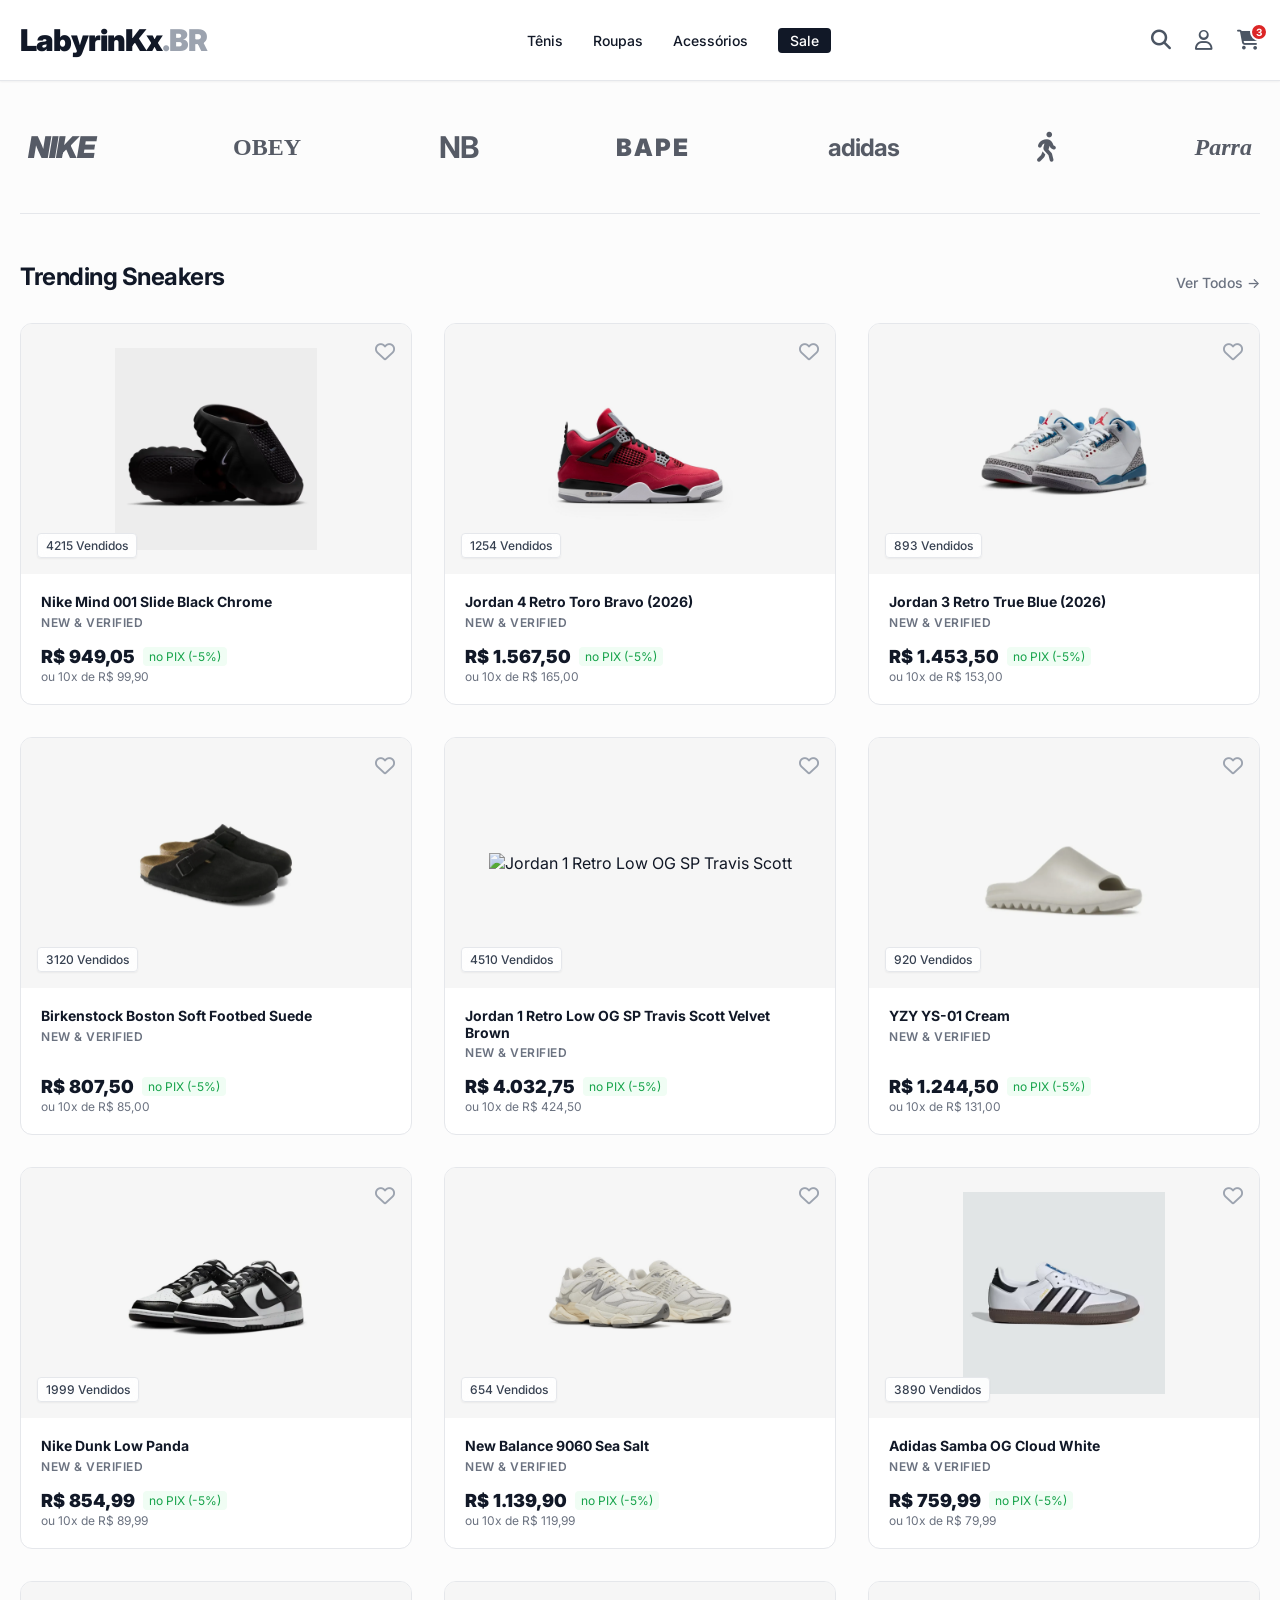
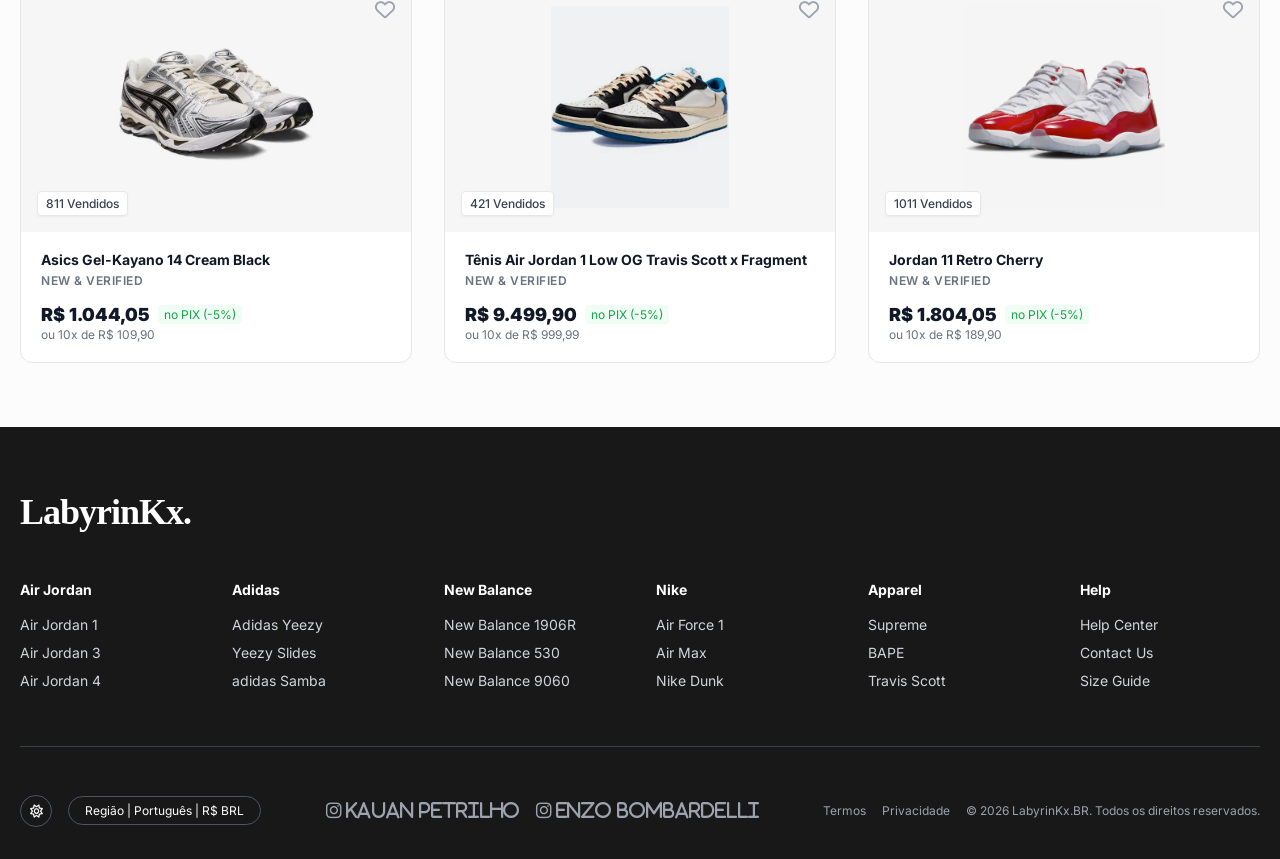
==== commit 51817112: "Adição imagem dos tênis" ====
--- a/index.html
+++ b/index.html
@@ -7,6 +7,7 @@
     <title>LabyrinKx.BR</title>
     <link href="https://fonts.googleapis.com/css2?family=Inter:wght@300;400;500;600;700;800&display=swap" rel="stylesheet">
     <link rel="stylesheet" href="https://cdnjs.cloudflare.com/ajax/libs/font-awesome/6.4.0/css/all.min.css">
+    
     <link rel="stylesheet" href="css/style.css">
 </head>
 
@@ -53,11 +54,10 @@
         </div>
 
         <section class="GridTenis">
-
-            <div class="CardsTenis">
-                <div class="ImagensTenis">
-                    <button class="BotaFavoritar"><i class="fa-regular fa-heart"></i></button>
-                    <img src="https://placehold.co/400x300/f6f6f6/333?text=Sneaker+1" alt="Nike Mind 001">
+            <div class="CardsTenis">
+                <div class="ImagensTenis">
+                    <button class="BotaFavoritar"><i class="fa-regular fa-heart"></i></button>
+                    <img src="img/nike-mind-001.webp" alt="Nike Mind 001 Slide Black Chrome">
                     <span class="ContagemVendas">4215 Vendidos</span>
                 </div>
                 <div class="InformacoesTenis">
@@ -73,7 +73,7 @@
             <div class="CardsTenis">
                 <div class="ImagensTenis">
                     <button class="BotaFavoritar"><i class="fa-regular fa-heart"></i></button>
-                    <img src="https://placehold.co/400x300/f6f6f6/333?text=Sneaker+2" alt="Jordan 4">
+                    <img src="img/jordan-4-toro-bravo.jpg" alt="Jordan 4 Toro Bravo">
                     <span class="ContagemVendas">1254 Vendidos</span>
                 </div>
                 <div class="InformacoesTenis">
@@ -89,7 +89,7 @@
             <div class="CardsTenis">
                 <div class="ImagensTenis">
                     <button class="BotaFavoritar"><i class="fa-regular fa-heart"></i></button>
-                    <img src="https://placehold.co/400x300/f6f6f6/333?text=Sneaker+3" alt="Jordan 3">
+                    <img src="img/jordan-3-true-blue.webp" alt="Jordan 3 Retro True Blue">
                     <span class="ContagemVendas">893 Vendidos</span>
                 </div>
                 <div class="InformacoesTenis">
@@ -105,7 +105,7 @@
             <div class="CardsTenis">
                 <div class="ImagensTenis">
                     <button class="BotaFavoritar"><i class="fa-regular fa-heart"></i></button>
-                    <img src="https://placehold.co/400x300/f6f6f6/333?text=Sneaker+4" alt="Birkenstock">
+                    <img src="img/birkenstock-boston.webp" alt="Birkenstock Boston Soft Footbed Suede">
                     <span class="ContagemVendas">3120 Vendidos</span>
                 </div>
                 <div class="InformacoesTenis">
@@ -117,14 +117,17 @@
                     </div>
                 </div>
             </div>
-            <div class="CardsTenis">
-                <div class="ImagensTenis">
-                    <button class="BotaFavoritar"><i class="fa-regular fa-heart"></i></button>
-                    <img src="https://placehold.co/400x300/f6f6f6/333?text=Sneaker+5" alt="Jordan 1">
+
+            <div class="CardsTenis">
+                <div class="ImagensTenis">
+                    <button class="BotaFavoritar"><i class="fa-regular fa-heart"></i></button>
+                    <img src="img/jordan-1-travis-scott.webp" alt="Jordan 1 Retro Low OG SP Travis Scott">
                     <span class="ContagemVendas">4510 Vendidos</span>
                 </div>
                 <div class="InformacoesTenis">
-                    <h3>Jordan 1 Retro Low OG SP Travis Scott</h3>
+                    <h3>Jordan 1 Retro Low OG SP Travis Scott Velvet Brown
+                    
+                    </h3>
                     <p class="Estado">New & Verified</p>
                     <div class="Precos">
                         <span class="PrecoCheio">R$ 4.032,75 <span class="DescontoPix">no PIX (-5%)</span></span>
@@ -132,28 +135,31 @@
                     </div>
                 </div>
             </div>
-            <div class="CardsTenis">
-                <div class="ImagensTenis">
-                    <button class="BotaFavoritar"><i class="fa-regular fa-heart"></i></button>
-                    <img src="https://placehold.co/400x300/f6f6f6/333?text=Sneaker+6" alt="YZY">
+
+            <div class="CardsTenis">
+                <div class="ImagensTenis">
+                    <button class="BotaFavoritar"><i class="fa-regular fa-heart"></i></button>
+                    <img src="img/yeezy-ys01-cream.webp" alt="YZY YS-01 Cream">
                     <span class="ContagemVendas">920 Vendidos</span>
                 </div>
                 <div class="InformacoesTenis">
                     <h3>YZY YS-01 Cream</h3>
                     <p class="Estado">New & Verified</p>
-                    <div class="Precos"><span class="PrecoCheio">R$ 1.244,50 <span class="DescontoPix">no PIX (-5%)</span></span>
+                    <div class="Precos">
+                        <span class="PrecoCheio">R$ 1.244,50 <span class="DescontoPix">no PIX (-5%)</span></span>
                         <span class="PrecoParcelado">ou 10x de R$ 131,00</span>
                     </div>
                 </div>
             </div>
-            <div class="CardsTenis">
-                <div class="ImagensTenis">
-                    <button class="BotaFavoritar"><i class="fa-regular fa-heart"></i></button>
-                    <img src="https://placehold.co/400x300/f6f6f6/333?text=Sneaker+7" alt="Dunk">
+
+            <div class="CardsTenis">
+                <div class="ImagensTenis">
+                    <button class="BotaFavoritar"><i class="fa-regular fa-heart"></i></button>
+                    <img src="img/nike-dunk-white-black.webp" alt="Nike Dunk Low Panda">
                     <span class="ContagemVendas">1999 Vendidos</span>
                 </div>
                 <div class="InformacoesTenis">
-                    <h3>Nike Dunk Low Retro White Black</h3>
+                    <h3>Nike Dunk Low Panda</h3>
                     <p class="Estado">New & Verified</p>
                     <div class="Precos">
                         <span class="PrecoCheio">R$ 854,99 <span class="DescontoPix">no PIX (-5%)</span></span>
@@ -161,10 +167,11 @@
                     </div>
                 </div>
             </div>
-            <div class="CardsTenis">
-                <div class="ImagensTenis">
-                    <button class="BotaFavoritar"><i class="fa-regular fa-heart"></i></button>
-                    <img src="https://placehold.co/400x300/f6f6f6/333?text=Sneaker+8" alt="New Balance">
+
+            <div class="CardsTenis">
+                <div class="ImagensTenis">
+                    <button class="BotaFavoritar"><i class="fa-regular fa-heart"></i></button>
+                    <img src="img/new-balance-9060.webp" alt="New Balance 9060 Sea Salt">
                     <span class="ContagemVendas">654 Vendidos</span>
                 </div>
                 <div class="InformacoesTenis">
@@ -176,10 +183,11 @@
                     </div>
                 </div>
             </div>
-            <div class="CardsTenis">
-                <div class="ImagensTenis">
-                    <button class="BotaFavoritar"><i class="fa-regular fa-heart"></i></button>
-                    <img src="https://placehold.co/400x300/f6f6f6/333?text=Sneaker+9" alt="Adidas Samba">
+
+            <div class="CardsTenis">
+                <div class="ImagensTenis">
+                    <button class="BotaFavoritar"><i class="fa-regular fa-heart"></i></button>
+                    <img src="img/adidas-samba.avif" alt="Adidas Samba OG Cloud White">
                     <span class="ContagemVendas">3890 Vendidos</span>
                 </div>
                 <div class="InformacoesTenis">
@@ -191,11 +199,13 @@
                     </div>
                 </div>
             </div>
-            <div class="CardsTenis">
-                <div class="ImagensTenis">
-                    <button class="BotaFavoritar"><i class="fa-regular fa-heart"></i></button>
-                    <img src="https://placehold.co/400x300/f6f6f6/333?text=Sneaker+10" alt="Asics">
-                    <span class="ContagemVendas">811 Vendidos</span></div>
+
+            <div class="CardsTenis">
+                <div class="ImagensTenis">
+                    <button class="BotaFavoritar"><i class="fa-regular fa-heart"></i></button>
+                    <img src="img/asics-gel-kayano-14.webp" alt="Asics Gel-Kayano 14 Cream Black">
+                    <span class="ContagemVendas">811 Vendidos</span>
+                </div>
                 <div class="InformacoesTenis">
                     <h3>Asics Gel-Kayano 14 Cream Black</h3>
                     <p class="Estado">New & Verified</p>
@@ -205,25 +215,27 @@
                     </div>
                 </div>
             </div>
-            <div class="CardsTenis">
-                <div class="ImagensTenis">
-                    <button class="BotaFavoritar"><i class="fa-regular fa-heart"></i></button>
-                    <img src="https://placehold.co/400x300/f6f6f6/333?text=Sneaker+11" alt="Air Max">
+
+            <div class="CardsTenis">
+                <div class="ImagensTenis">
+                    <button class="BotaFavoritar"><i class="fa-regular fa-heart"></i></button>
+                    <img src="img/jordan-1-low-travis-scott-fragment.webp" alt="Air Jordan 1 Low OG Travis Scott x Fragment">
                     <span class="ContagemVendas">421 Vendidos</span>
                 </div>
                 <div class="InformacoesTenis">
-                    <h3>Nike Air Max Plus Drift Phantom</h3>
-                    <p class="Estado">New & Verified</p>
-                    <div class="Precos">
-                        <span class="PrecoCheio">R$ 1.234,90 <span class="DescontoPix">no PIX (-5%)</span></span>
-                        <span class="PrecoParcelado">ou 10x de R$ 129,99</span>
-                    </div>
-                </div>
-            </div>
-            <div class="CardsTenis">
-                <div class="ImagensTenis">
-                    <button class="BotaFavoritar"><i class="fa-regular fa-heart"></i></button>
-                    <img src="https://placehold.co/400x300/f6f6f6/333?text=Sneaker+12" alt="Jordan 11">
+                    <h3>Tênis Air Jordan 1 Low OG Travis Scott x Fragment</h3>
+                    <p class="Estado">New & Verified</p>
+                    <div class="Precos">
+                        <span class="PrecoCheio">R$ 9.499,90 <span class="DescontoPix">no PIX (-5%)</span></span>
+                        <span class="PrecoParcelado">ou 10x de R$ 999,99</span>
+                    </div>
+                </div>
+            </div>
+
+            <div class="CardsTenis">
+                <div class="ImagensTenis">
+                    <button class="BotaFavoritar"><i class="fa-regular fa-heart"></i></button>
+                    <img src="img/jordan-11-cherry.webp" alt="Jordan 11 Retro Cherry">
                     <span class="ContagemVendas">1011 Vendidos</span>
                 </div>
                 <div class="InformacoesTenis">
@@ -238,7 +250,7 @@
         </section>
     </main>
 
-    <footer class="footer">
+<footer class="footer">
         <div class="HeaderMainFooter">
             <h2 class="footerLogo">LabyrinKx.</h2>
 
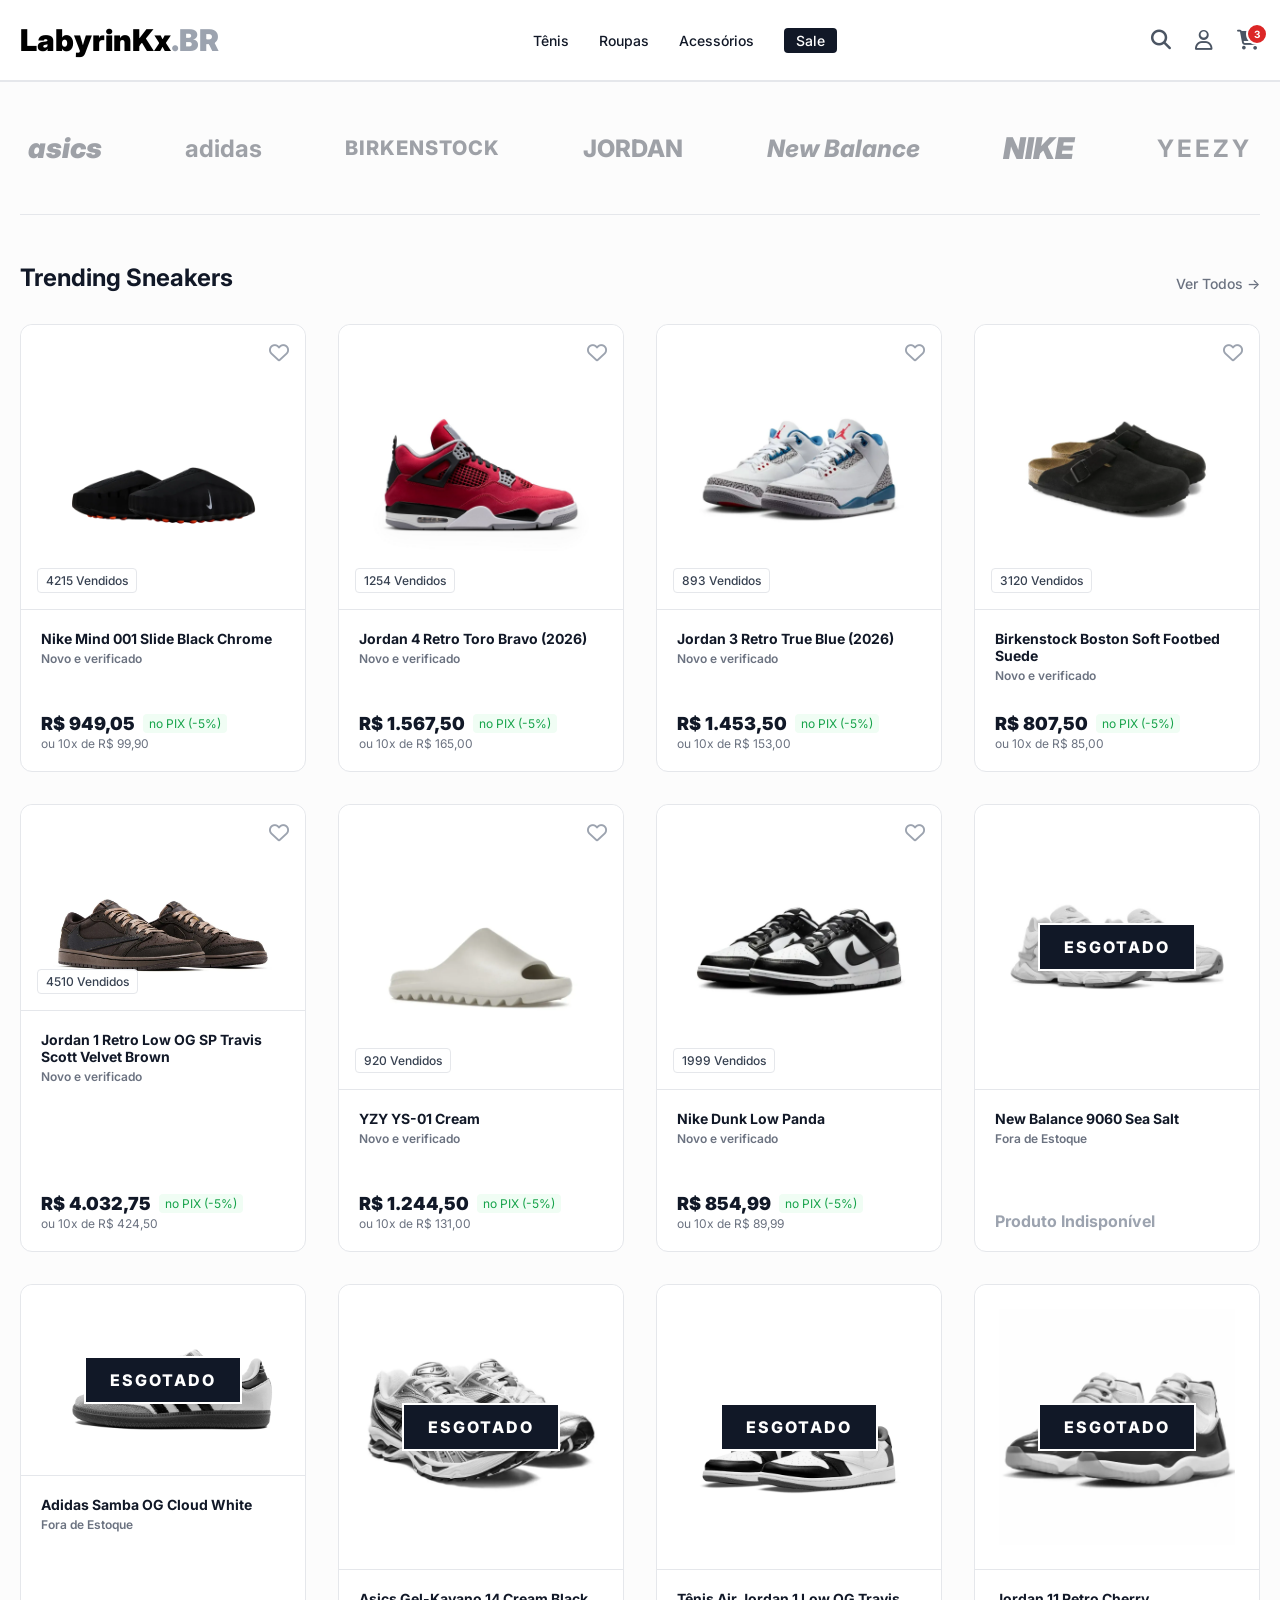
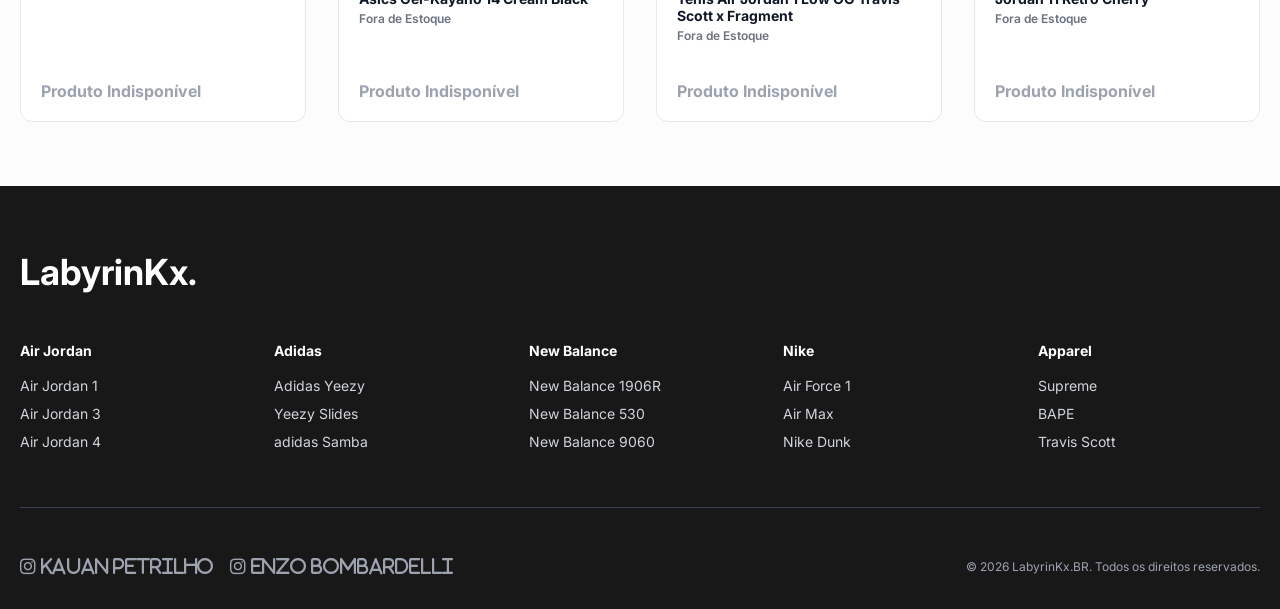
==== commit 44d9ccd3: "Tudo devidamente organizado e pronto!!" ====
--- a/index.html
+++ b/index.html
@@ -7,7 +7,6 @@
     <title>LabyrinKx.BR</title>
     <link href="https://fonts.googleapis.com/css2?family=Inter:wght@300;400;500;600;700;800&display=swap" rel="stylesheet">
     <link rel="stylesheet" href="https://cdnjs.cloudflare.com/ajax/libs/font-awesome/6.4.0/css/all.min.css">
-    
     <link rel="stylesheet" href="css/style.css">
 </head>
 
@@ -15,7 +14,9 @@
 
     <header class="header">
         <div class="HeaderMainFooter headerConteudo">
-            <div class="Logo">LabyrinKx<span>.BR</span></div>
+            <div class="Logo">
+                <a href="index.html">LabyrinKx<span>.BR</span></a>
+            </div>
 
             <nav class="BotoesNav">
                 <a href="#">Tênis</a>
@@ -26,8 +27,8 @@
 
             <div class="headerIcones">
                 <button class="BotoesIcones"><i class="fa-solid fa-magnifying-glass"></i></button>
-                <button class="BotoesIcones"><i class="fa-regular fa-user"></i></button>
-                <a href="index2.html" class="BotaoCarrinho">
+                <a href="login.html" class="BotoesIcones"><i class="fa-regular fa-user"></i></a>
+                <a href="carrinho.html" class="BotaoCarrinho">
                     <i class="fa-solid fa-cart-shopping"></i>
                     <span class="QuantidadeCarrinho">3</span>
                 </a>
@@ -38,13 +39,13 @@
     <main class="HeaderMainFooter ConteudoPrincipal">
         <section class="SecaoDeMarcas">
             <div class="BarraDeLogos">
+                <a href="#" class="LogoAsics">asics</a>
+                <a href="#" class="LogoAdidas">adidas</a>
+                <a href="#" class="LogoBirkenstock">BIRKENSTOCK</a>
+                <a href="#" class="LogoJordan">JORDAN</a>
+                <a href="#" class="LogoNewBalance">New Balance</a>
                 <a href="#" class="LogoNike">NIKE</a>
-                <a href="#" class="LogoObey">Obey</a>
-                <a href="#" class="LogoNb">NB</a>
-                <a href="#" class="LogoBape">BAPE</a>
-                <a href="#" class="LogoAdidas">adidas</a>
-                <a href="#" class="LogoIcon"><i class="fa-solid fa-person-walking"></i></a>
-                <a href="#" class="LogoParra">Parra</a>
+                <a href="#" class="LogoYeezy">YEEZY</a>
             </div>
         </section>
 
@@ -57,12 +58,12 @@
             <div class="CardsTenis">
                 <div class="ImagensTenis">
                     <button class="BotaFavoritar"><i class="fa-regular fa-heart"></i></button>
-                    <img src="img/nike-mind-001.webp" alt="Nike Mind 001 Slide Black Chrome">
+                    <img src="imagens/nike-mind-001.webp" alt="Nike Mind 001 Slide Black Chrome">
                     <span class="ContagemVendas">4215 Vendidos</span>
                 </div>
                 <div class="InformacoesTenis">
                     <h3>Nike Mind 001 Slide Black Chrome</h3>
-                    <p class="Estado">New & Verified</p>
+                    <p class="Estado">Novo e verificado</p>
                     <div class="Precos">
                         <span class="PrecoCheio">R$ 949,05 <span class="DescontoPix">no PIX (-5%)</span></span>
                         <span class="PrecoParcelado">ou 10x de R$ 99,90</span>
@@ -73,12 +74,12 @@
             <div class="CardsTenis">
                 <div class="ImagensTenis">
                     <button class="BotaFavoritar"><i class="fa-regular fa-heart"></i></button>
-                    <img src="img/jordan-4-toro-bravo.jpg" alt="Jordan 4 Toro Bravo">
+                    <img src="imagens/jordan-4-toro-bravo.jpg" alt="Jordan 4 Toro Bravo">
                     <span class="ContagemVendas">1254 Vendidos</span>
                 </div>
                 <div class="InformacoesTenis">
                     <h3>Jordan 4 Retro Toro Bravo (2026)</h3>
-                    <p class="Estado">New & Verified</p>
+                    <p class="Estado">Novo e verificado</p>
                     <div class="Precos">
                         <span class="PrecoCheio">R$ 1.567,50 <span class="DescontoPix">no PIX (-5%)</span></span>
                         <span class="PrecoParcelado">ou 10x de R$ 165,00</span>
@@ -89,12 +90,12 @@
             <div class="CardsTenis">
                 <div class="ImagensTenis">
                     <button class="BotaFavoritar"><i class="fa-regular fa-heart"></i></button>
-                    <img src="img/jordan-3-true-blue.webp" alt="Jordan 3 Retro True Blue">
+                    <img src="imagens/jordan-3-true-blue.webp" alt="Jordan 3 Retro True Blue">
                     <span class="ContagemVendas">893 Vendidos</span>
                 </div>
                 <div class="InformacoesTenis">
                     <h3>Jordan 3 Retro True Blue (2026)</h3>
-                    <p class="Estado">New & Verified</p>
+                    <p class="Estado">Novo e verificado</p>
                     <div class="Precos">
                         <span class="PrecoCheio">R$ 1.453,50 <span class="DescontoPix">no PIX (-5%)</span></span>
                         <span class="PrecoParcelado">ou 10x de R$ 153,00</span>
@@ -105,12 +106,12 @@
             <div class="CardsTenis">
                 <div class="ImagensTenis">
                     <button class="BotaFavoritar"><i class="fa-regular fa-heart"></i></button>
-                    <img src="img/birkenstock-boston.webp" alt="Birkenstock Boston Soft Footbed Suede">
+                    <img src="imagens/birkenstock-boston.webp" alt="Birkenstock Boston Soft Footbed Suede">
                     <span class="ContagemVendas">3120 Vendidos</span>
                 </div>
                 <div class="InformacoesTenis">
                     <h3>Birkenstock Boston Soft Footbed Suede</h3>
-                    <p class="Estado">New & Verified</p>
+                    <p class="Estado">Novo e verificado</p>
                     <div class="Precos">
                         <span class="PrecoCheio">R$ 807,50 <span class="DescontoPix">no PIX (-5%)</span></span>
                         <span class="PrecoParcelado">ou 10x de R$ 85,00</span>
@@ -121,14 +122,14 @@
             <div class="CardsTenis">
                 <div class="ImagensTenis">
                     <button class="BotaFavoritar"><i class="fa-regular fa-heart"></i></button>
-                    <img src="img/jordan-1-travis-scott.webp" alt="Jordan 1 Retro Low OG SP Travis Scott">
+                    <img src="imagens/jordan-1-travis-scott.webp" alt="Jordan 1 Retro Low OG SP Travis Scott">
                     <span class="ContagemVendas">4510 Vendidos</span>
                 </div>
                 <div class="InformacoesTenis">
                     <h3>Jordan 1 Retro Low OG SP Travis Scott Velvet Brown
                     
                     </h3>
-                    <p class="Estado">New & Verified</p>
+                    <p class="Estado">Novo e verificado</p>
                     <div class="Precos">
                         <span class="PrecoCheio">R$ 4.032,75 <span class="DescontoPix">no PIX (-5%)</span></span>
                         <span class="PrecoParcelado">ou 10x de R$ 424,50</span>
@@ -139,12 +140,12 @@
             <div class="CardsTenis">
                 <div class="ImagensTenis">
                     <button class="BotaFavoritar"><i class="fa-regular fa-heart"></i></button>
-                    <img src="img/yeezy-ys01-cream.webp" alt="YZY YS-01 Cream">
+                    <img src="imagens/yeezy-ys01-cream.webp" alt="YZY YS-01 Cream">
                     <span class="ContagemVendas">920 Vendidos</span>
                 </div>
                 <div class="InformacoesTenis">
                     <h3>YZY YS-01 Cream</h3>
-                    <p class="Estado">New & Verified</p>
+                    <p class="Estado">Novo e verificado</p>
                     <div class="Precos">
                         <span class="PrecoCheio">R$ 1.244,50 <span class="DescontoPix">no PIX (-5%)</span></span>
                         <span class="PrecoParcelado">ou 10x de R$ 131,00</span>
@@ -155,12 +156,12 @@
             <div class="CardsTenis">
                 <div class="ImagensTenis">
                     <button class="BotaFavoritar"><i class="fa-regular fa-heart"></i></button>
-                    <img src="img/nike-dunk-white-black.webp" alt="Nike Dunk Low Panda">
+                    <img src="imagens/nike-dunk-white-black.webp" alt="Nike Dunk Low Panda">
                     <span class="ContagemVendas">1999 Vendidos</span>
                 </div>
                 <div class="InformacoesTenis">
                     <h3>Nike Dunk Low Panda</h3>
-                    <p class="Estado">New & Verified</p>
+                    <p class="Estado">Novo e verificado</p>
                     <div class="Precos">
                         <span class="PrecoCheio">R$ 854,99 <span class="DescontoPix">no PIX (-5%)</span></span>
                         <span class="PrecoParcelado">ou 10x de R$ 89,99</span>
@@ -168,82 +169,73 @@
                 </div>
             </div>
 
-            <div class="CardsTenis">
-                <div class="ImagensTenis">
-                    <button class="BotaFavoritar"><i class="fa-regular fa-heart"></i></button>
-                    <img src="img/new-balance-9060.webp" alt="New Balance 9060 Sea Salt">
-                    <span class="ContagemVendas">654 Vendidos</span>
+            <!-- ESGOTADOS: 8 ao 12 -->
+            <div class="CardsTenis CardEsgotado">
+                <div class="ImagensTenis">
+                    <span class="TagEsgotado">ESGOTADO</span>
+                    <img src="imagens/new-balance-9060.webp" alt="New Balance 9060 Sea Salt">
                 </div>
                 <div class="InformacoesTenis">
                     <h3>New Balance 9060 Sea Salt</h3>
-                    <p class="Estado">New & Verified</p>
-                    <div class="Precos">
-                        <span class="PrecoCheio">R$ 1.139,90 <span class="DescontoPix">no PIX (-5%)</span></span>
-                        <span class="PrecoParcelado">ou 10x de R$ 119,99</span>
-                    </div>
-                </div>
-            </div>
-
-            <div class="CardsTenis">
-                <div class="ImagensTenis">
-                    <button class="BotaFavoritar"><i class="fa-regular fa-heart"></i></button>
-                    <img src="img/adidas-samba.avif" alt="Adidas Samba OG Cloud White">
-                    <span class="ContagemVendas">3890 Vendidos</span>
+                    <p class="Estado">Fora de Estoque</p>
+                    <div class="Precos">
+                        <span class="PrecoIndisponivel">Produto Indisponível</span>
+                    </div>
+                </div>
+            </div>
+
+            <div class="CardsTenis CardEsgotado">
+                <div class="ImagensTenis">
+                    <span class="TagEsgotado">ESGOTADO</span>
+                    <img src="imagens/adidas-samba.webp" alt="Adidas Samba OG Cloud White">
                 </div>
                 <div class="InformacoesTenis">
                     <h3>Adidas Samba OG Cloud White</h3>
-                    <p class="Estado">New & Verified</p>
-                    <div class="Precos">
-                        <span class="PrecoCheio">R$ 759,99 <span class="DescontoPix">no PIX (-5%)</span></span>
-                        <span class="PrecoParcelado">ou 10x de R$ 79,99</span>
-                    </div>
-                </div>
-            </div>
-
-            <div class="CardsTenis">
-                <div class="ImagensTenis">
-                    <button class="BotaFavoritar"><i class="fa-regular fa-heart"></i></button>
-                    <img src="img/asics-gel-kayano-14.webp" alt="Asics Gel-Kayano 14 Cream Black">
-                    <span class="ContagemVendas">811 Vendidos</span>
+                    <p class="Estado">Fora de Estoque</p>
+                    <div class="Precos">
+                        <span class="PrecoIndisponivel">Produto Indisponível</span>
+                    </div>
+                </div>
+            </div>
+
+            <div class="CardsTenis CardEsgotado">
+                <div class="ImagensTenis">
+                    <span class="TagEsgotado">ESGOTADO</span>
+                    <img src="imagens/asics-gel-kayano-14.webp" alt="Asics Gel-Kayano 14 Cream Black">
                 </div>
                 <div class="InformacoesTenis">
                     <h3>Asics Gel-Kayano 14 Cream Black</h3>
-                    <p class="Estado">New & Verified</p>
-                    <div class="Precos">
-                        <span class="PrecoCheio">R$ 1.044,05 <span class="DescontoPix">no PIX (-5%)</span></span>
-                        <span class="PrecoParcelado">ou 10x de R$ 109,90</span>
-                    </div>
-                </div>
-            </div>
-
-            <div class="CardsTenis">
-                <div class="ImagensTenis">
-                    <button class="BotaFavoritar"><i class="fa-regular fa-heart"></i></button>
-                    <img src="img/jordan-1-low-travis-scott-fragment.webp" alt="Air Jordan 1 Low OG Travis Scott x Fragment">
-                    <span class="ContagemVendas">421 Vendidos</span>
+                    <p class="Estado">Fora de Estoque</p>
+                    <div class="Precos">
+                        <span class="PrecoIndisponivel">Produto Indisponível</span>
+                    </div>
+                </div>
+            </div>
+
+            <div class="CardsTenis CardEsgotado">
+                <div class="ImagensTenis">
+                    <span class="TagEsgotado">ESGOTADO</span>
+                    <img src="imagens/jordan-1-low-travis-scott-fragment.avif" alt="Air Jordan 1 Low OG Travis Scott x Fragment">
                 </div>
                 <div class="InformacoesTenis">
                     <h3>Tênis Air Jordan 1 Low OG Travis Scott x Fragment</h3>
-                    <p class="Estado">New & Verified</p>
-                    <div class="Precos">
-                        <span class="PrecoCheio">R$ 9.499,90 <span class="DescontoPix">no PIX (-5%)</span></span>
-                        <span class="PrecoParcelado">ou 10x de R$ 999,99</span>
-                    </div>
-                </div>
-            </div>
-
-            <div class="CardsTenis">
-                <div class="ImagensTenis">
-                    <button class="BotaFavoritar"><i class="fa-regular fa-heart"></i></button>
-                    <img src="img/jordan-11-cherry.webp" alt="Jordan 11 Retro Cherry">
-                    <span class="ContagemVendas">1011 Vendidos</span>
+                    <p class="Estado">Fora de Estoque</p>
+                    <div class="Precos">
+                        <span class="PrecoIndisponivel">Produto Indisponível</span>
+                    </div>
+                </div>
+            </div>
+
+            <div class="CardsTenis CardEsgotado">
+                <div class="ImagensTenis">
+                    <span class="TagEsgotado">ESGOTADO</span>
+                    <img src="imagens/jordan-11-cherry.webp" alt="Jordan 11 Retro Cherry">
                 </div>
                 <div class="InformacoesTenis">
                     <h3>Jordan 11 Retro Cherry</h3>
-                    <p class="Estado">New & Verified</p>
-                    <div class="Precos">
-                        <span class="PrecoCheio">R$ 1.804,05 <span class="DescontoPix">no PIX (-5%)</span></span>
-                        <span class="PrecoParcelado">ou 10x de R$ 189,90</span>
+                    <p class="Estado">Fora de Estoque</p>
+                    <div class="Precos">
+                        <span class="PrecoIndisponivel">Produto Indisponível</span>
                     </div>
                 </div>
             </div>
@@ -295,23 +287,9 @@
                         <li><a href="#">Travis Scott</a></li>
                     </ul>
                 </div>
-                <div class="footerColuna">
-                    <h4>Help</h4>
-                    <ul>
-                        <li><a href="#">Help Center</a></li>
-                        <li><a href="#">Contact Us</a></li>
-                        <li><a href="#">Size Guide</a></li>
-                    </ul>
-                </div>
             </div>
 
             <div class="footerBottom">
-                <div class="FooterRegiaoTema">
-                    <button class="BotaoTema"><i class="fa-regular fa-sun"></i></button>
-                    <div class="SeletorDeRgiao">
-                        <span>Região </span> | <span>Português</span> | <span>R$ BRL</span>
-                    </div>
-                </div>
                 <div class="footerInstagram">
                     <a href="https://www.instagram.com/kauanpetrilho/" target="_blank"><i
                             class="fa-brands fa-instagram"> Kauan Petrilho</i></a>
@@ -319,8 +297,6 @@
                             class="fa-brands fa-instagram"> Enzo Bombardelli</i></a>
                 </div>
                 <div class="footerCopyrigth">
-                    <a href="#">Termos</a>
-                    <a href="#">Privacidade</a>
                     <span>© 2026 LabyrinKx.BR. Todos os direitos reservados.</span>
                 </div>
             </div>
--- a/css/style.css
+++ b/css/style.css
@@ -1,28 +1,12 @@
-/* Tabela de cores */
-:root {
-    --FundoBody: #fcfcfc;
-    --FundoBranco: #ffffff;
-    --TextoPreto: #111827;
-    --TextoCinza: #6b7280;
-    --CorDaBorda: #e5e7eb;
-    --FundoVerde: #f0fdf4;
-    --TextoVerde: #16a34a;
-    --FundoFooter: #181818;
-    --TextoFooter: #d1d5db;
-}
-
-/* Reset(não mexer) */
 * {
     margin: 0;
     padding: 0;
-    box-sizing: border-box;
     font-family: 'Inter', sans-serif;
 }
 
 body {
-    background-color: var(--FundoBody);
-    color: var(--TextoPreto);
-    overflow-x: hidden;
+    background-color: #fcfcfc;
+    color: #111827;
 }
 
 a {
@@ -30,21 +14,18 @@
     color: inherit;
 }
 
-/* Tamanho geral(não mexer)*/
 .HeaderMainFooter {
     max-width: 1280px;
     margin: 0 auto;
     padding: 0 20px;
 }
 
-/* Header */
 .header {
-    background-color: var(--FundoBranco);
-    border-bottom: 1px solid var(--CorDaBorda);
+    background-color: #ffffff;
+    border-bottom: 2px solid #e5e7eb;
     position: sticky;
     top: 0;
     z-index: 30;
-    box-shadow: 0 1px 2px rgba(0, 0, 0, 0.05);
 }
 
 .headerConteudo {
@@ -57,8 +38,11 @@
 .Logo {
     font-size: 30px;
     font-weight: 900;
-    letter-spacing: -1px;
-    cursor: pointer;
+}
+
+.Logo a {
+    text-decoration: none;
+    color: #000;
 }
 
 .Logo span {
@@ -74,17 +58,16 @@
 .BotoesNav a {
     font-size: 14px;
     font-weight: 500;
-    color: var(--TextoPreto);
-    transition: color 0.2s;
+    color: #111827;
 }
 
 .BotoesNav a:hover {
-    color: var(--TextoCinza);
-}
-
-.Sale {
-    background-color: var(--TextoPreto);
-    color: var(--FundoBranco) !important;
+    color: #6b7280;
+}
+
+nav.BotoesNav a.Sale {
+    background-color: #111827;
+    color: #ffffff;
     padding: 4px 12px;
     border-radius: 4px;
 }
@@ -101,14 +84,13 @@
     border: none;
     font-size: 20px;
     color: #4b5563;
+    position: relative;
     cursor: pointer;
-    position: relative;
-    transition: color 0.2s;
 }
 
 .BotoesIcones:hover,
 .BotaoCarrinho:hover {
-    color: var(--TextoPreto);
+    color: #111827;
 }
 
 .QuantidadeCarrinho {
@@ -128,14 +110,13 @@
     border: 2px solid white;
 }
 
-/* Main e Logos */
 .ConteudoPrincipal {
     padding-top: 32px;
     padding-bottom: 64px;
 }
 
 .SecaoDeMarcas {
-    border-bottom: 1px solid var(--CorDaBorda);
+    border-bottom: 1px solid #e5e7eb;
     padding-bottom: 32px;
     margin-bottom: 48px;
 }
@@ -144,70 +125,26 @@
     display: flex;
     justify-content: space-between;
     align-items: center;
-    overflow-x: auto;
+    flex-wrap: wrap;
     padding: 16px 8px;
-    opacity: 0.7;
-    transition: opacity 0.3s;
-}
-
-.BarraDeLogos:hover {
-    opacity: 1;
 }
 
 .BarraDeLogos a {
-    transition: transform 0.2s;
+    color: rgba(17, 24, 39, 0.4); 
 }
 
 .BarraDeLogos a:hover {
-    transform: scale(1.05);
-}
-
-.LogoNike {
-    font-size: 30px;
-    font-weight: 900;
-    font-style: italic;
-    letter-spacing: -1px;
-}
-
-.LogoObey {
-    font-size: 24px;
-    font-weight: bold;
-    font-family: serif;
-    text-transform: uppercase;
-}
-
-.LogoNb {
-    font-size: 30px;
-    font-weight: bold;
-    letter-spacing: -1px;
-}
-
-.LogoBape {
-    font-size: 24px;
-    font-weight: 900;
-    text-transform: uppercase;
-    letter-spacing: 2px;
-}
-
-.LogoAdidas {
-    font-size: 24px;
-    font-weight: bold;
-    text-transform: lowercase;
-    letter-spacing: -1px;
-}
-
-.LogoIcon {
-    font-size: 30px;
-}
-
-.LogoParra {
-    font-size: 24px;
-    font-weight: bold;
-    font-family: serif;
-    font-style: italic;
-}
-
-/* Grid dos Tênis */
+    color: rgba(17, 24, 39, 1);
+}
+
+.LogoAsics { font-size: 28px; font-weight: 900; font-style: italic; text-transform: lowercase; }
+.LogoAdidas { font-size: 24px; font-weight: bold; text-transform: lowercase; }
+.LogoBirkenstock { font-size: 20px; font-weight: 800; text-transform: uppercase; letter-spacing: 1px; }
+.LogoJordan { font-size: 24px; font-weight: 800; text-transform: uppercase; }
+.LogoNewBalance { font-size: 24px; font-weight: 800; font-style: italic; }
+.LogoNike { font-size: 30px; font-weight: 900; font-style: italic; }
+.LogoYeezy { font-size: 24px; font-weight: 700; text-transform: uppercase; letter-spacing: 3px; }
+
 .TituloDaSecao {
     display: flex;
     justify-content: space-between;
@@ -218,59 +155,66 @@
 .TituloDaSecao h2 {
     font-size: 24px;
     font-weight: 700;
-    letter-spacing: -0.5px;
 }
 
 .VerTodos {
     font-size: 14px;
     font-weight: 500;
-    color: var(--TextoCinza);
+    color: #6b7280;
 }
 
 .VerTodos:hover {
-    color: var(--TextoPreto);
+    color: #111827;
 }
 
 .GridTenis {
     display: grid;
-    grid-template-columns: repeat(auto-fill, minmax(300px, 1fr));
+    grid-template-columns: 1fr;
     gap: 32px;
 }
 
+@media (min-width: 768px) {
+    .GridTenis {
+        grid-template-columns: repeat(2, 1fr);
+    }
+}
+
+@media (min-width: 1024px) {
+    .GridTenis {
+        grid-template-columns: repeat(4, 1fr);
+    }
+}
+
 .CardsTenis {
-    background-color: var(--FundoBranco);
-    border: 1px solid var(--CorDaBorda);
+    background-color: #ffffff;
+    border: 1px solid #e5e7eb;
     border-radius: 12px;
-    overflow: hidden;
     display: flex;
     flex-direction: column;
-    transition: box-shadow 0.3s, transform 0.3s;
+    position: relative;
+    top: 0;
 }
 
 .CardsTenis:hover {
-    box-shadow: 0 10px 25px rgba(0, 0, 0, 0.1);
-    transform: translateY(-2px);
+    border-color: #9ca3af;
+    top: -5px;
 }
 
 .ImagensTenis {
     position: relative;
     height: 250px;
-    background-color: #f6f6f6;
+    background-color: #ffffff;
     display: flex;
     justify-content: center;
     align-items: center;
     padding: 24px;
+    border-bottom: 1px solid #e5e7eb;
+    border-radius: 12px 12px 0px 0px;
 }
 
 .ImagensTenis img {
     max-height: 100%;
-    object-fit: contain;
-    mix-blend-mode: multiply;
-    transition: transform 0.5s;
-}
-
-.CardsTenis:hover .ImagensTenis img {
-    transform: scale(1.05);
+    max-width: 100%;
 }
 
 .BotaFavoritar {
@@ -281,9 +225,8 @@
     border: none;
     font-size: 20px;
     color: #9ca3af;
+    z-index: 10;
     cursor: pointer;
-    z-index: 10;
-    transition: color 0.2s;
 }
 
 .BotaFavoritar:hover {
@@ -294,37 +237,32 @@
     position: absolute;
     bottom: 16px;
     left: 16px;
-    background: rgba(255, 255, 255, 0.9);
-    backdrop-filter: blur(4px);
+    background-color: rgba(255, 255, 255, 0.95);
     padding: 4px 8px;
     border-radius: 4px;
     font-size: 12px;
     font-weight: 500;
     color: #374151;
-    border: 1px solid var(--CorDaBorda);
-    box-shadow: 0 1px 2px rgba(0, 0, 0, 0.05);
+    border: 1px solid #e5e7eb;
 }
 
 .InformacoesTenis {
     padding: 20px;
-    flex: 1;
     display: flex;
     flex-direction: column;
+    height: 100%;
 }
 
 .InformacoesTenis h3 {
     font-size: 14px;
     font-weight: 700;
-    line-height: 1.2;
     margin-bottom: 4px;
 }
 
 .Estado {
     font-size: 12px;
-    color: var(--TextoCinza);
-    text-transform: uppercase;
+    color: #6b7280;
     font-weight: 600;
-    letter-spacing: 0.5px;
     margin-bottom: 16px;
 }
 
@@ -337,7 +275,7 @@
 .PrecoCheio {
     font-size: 18px;
     font-weight: 900;
-    color: var(--TextoPreto);
+    color: #111827;
     display: flex;
     align-items: center;
     gap: 8px;
@@ -346,44 +284,80 @@
 .DescontoPix {
     font-size: 12px;
     font-weight: 400;
-    color: var(--TextoVerde);
-    background-color: var(--FundoVerde);
+    color: #16a34a;
+    background-color: #f0fdf4;
     padding: 2px 6px;
     border-radius: 4px;
 }
 
 .PrecoParcelado {
     font-size: 12px;
-    color: var(--TextoCinza);
+    color: #6b7280;
     margin-top: 2px;
 }
+
+/* Produtos Esgotados */
+.CardEsgotado:hover {
+    border: 1px solid #e5e7eb;
+    top: 0; 
+}
+
+.CardEsgotado .ImagensTenis img {
+    filter: grayscale(100%); 
+}
+
+.TagEsgotado {
+    position: absolute;
+    background-color: #111827;
+    color: #ffffff;
+    font-weight: 800;
+    font-size: 16px;
+    padding: 12px 24px;
+    letter-spacing: 2px;
+    border: 2px solid #ffffff;
+    z-index: 20;
+}
+
+.PrecoIndisponivel {
+    font-size: 16px;
+    font-weight: 700;
+    color: #9ca3af;
+    margin-top: 8px;
+}
+
 
 /* FOOTER */
 .footer {
-    background-color: var(--FundoFooter);
-    color: var(--TextoFooter);
+    background-color: #181818;
+    color: #d1d5db;
     padding: 64px 0 32px 0;
 }
 
 .footerLogo {
     font-size: 36px;
-    font-family: serif;
-    color: var(--FundoBranco);
-    letter-spacing: -1px;
+    color: #ffffff;
     margin-bottom: 48px;
 }
 
 .footerGrid {
     display: grid;
-    grid-template-columns: repeat(auto-fit, minmax(150px, 1fr));
+    /* Para telas menores (celular), podemos deixar 2 ou 3 colunas */
+    grid-template-columns: repeat(3, 1fr);
     gap: 32px;
     margin-bottom: 48px;
     border-bottom: 1px solid #374151;
     padding-bottom: 48px;
 }
 
+@media (min-width: 1024px) {
+    .footerGrid {
+        /* Alterado de 6 para 5 colunas, dividindo 100% do espaco entre as 5 marcas */
+        grid-template-columns: repeat(5, 1fr);
+    }
+}
+
 .footerColuna h4 {
-    color: var(--FundoBranco);
+    color: #ffffff;
     font-weight: 700;
     margin-bottom: 16px;
     font-size: 14px;
@@ -399,11 +373,10 @@
 
 .footerColuna a {
     font-size: 14px;
-    transition: color 0.2s;
 }
 
 .footerColuna a:hover {
-    color: var(--FundoBranco);
+    color: #ffffff;
 }
 
 .footerBottom {
@@ -416,40 +389,6 @@
     gap: 24px;
 }
 
-.FooterRegiaoTema {
-    display: flex;
-    align-items: center;
-    gap: 16px;
-}
-
-.BotaoTema {
-    width: 32px;
-    height: 32px;
-    border-radius: 50%;
-    border: 1px solid #4b5563;
-    background: none;
-    color: white;
-    cursor: pointer;
-    transition: background 0.2s;
-}
-
-.BotaoTema:hover {
-    background-color: #374151;
-}
-
-.SeletorDeRgiao {
-    border: 1px solid #4b5563;
-    padding: 6px 16px;
-    border-radius: 999px;
-    color: var(--FundoBranco);
-    cursor: pointer;
-    transition: background 0.2s;
-}
-
-.SeletorDeRgiao:hover {
-    background-color: #374151;
-}
-
 .footerInstagram {
     display: flex;
     gap: 16px;
@@ -457,14 +396,5 @@
 }
 
 .footerInstagram a:hover {
-    color: var(--FundoBranco);
-}
-
-.footerCopyrigth {
-    display: flex;
-    gap: 16px;
-}
-
-.footerCopyrtigth a:hover {
-    color: var(--FundoBranco);
+    color: #ffffff;
 }
